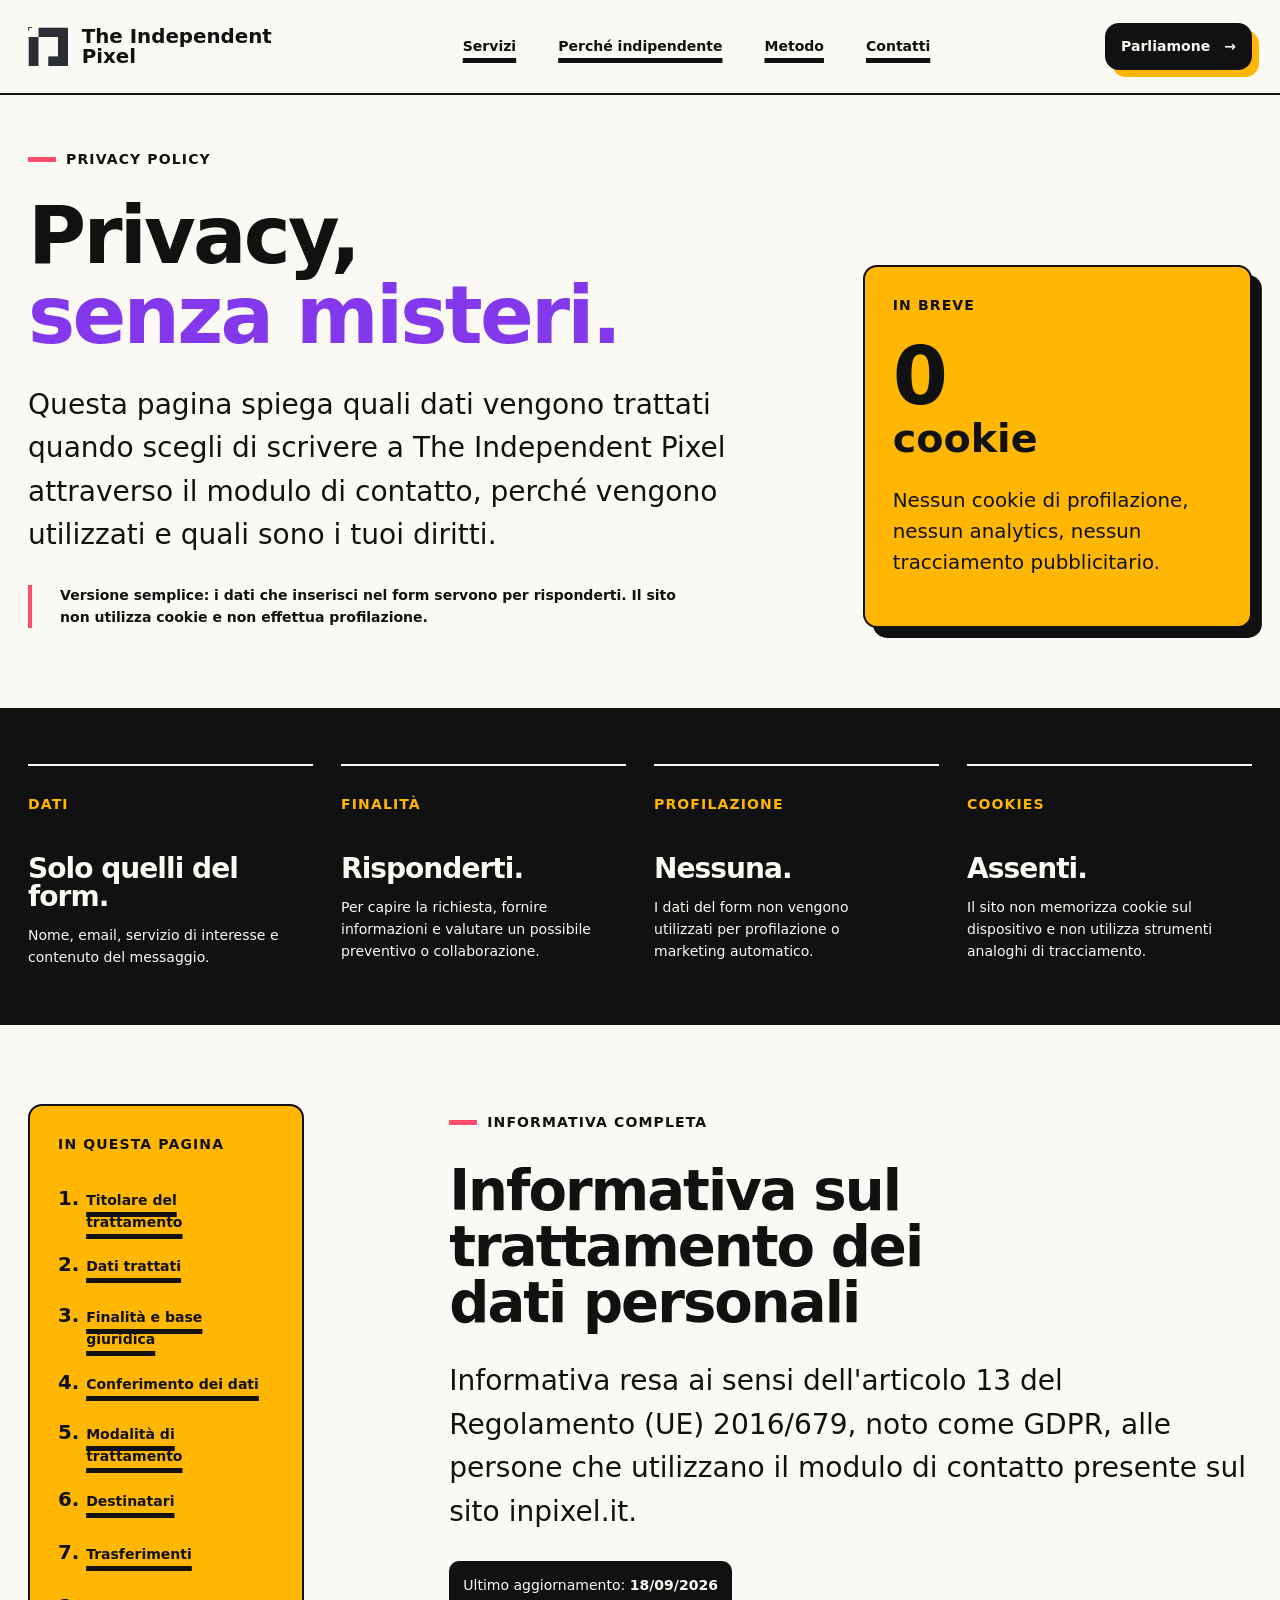
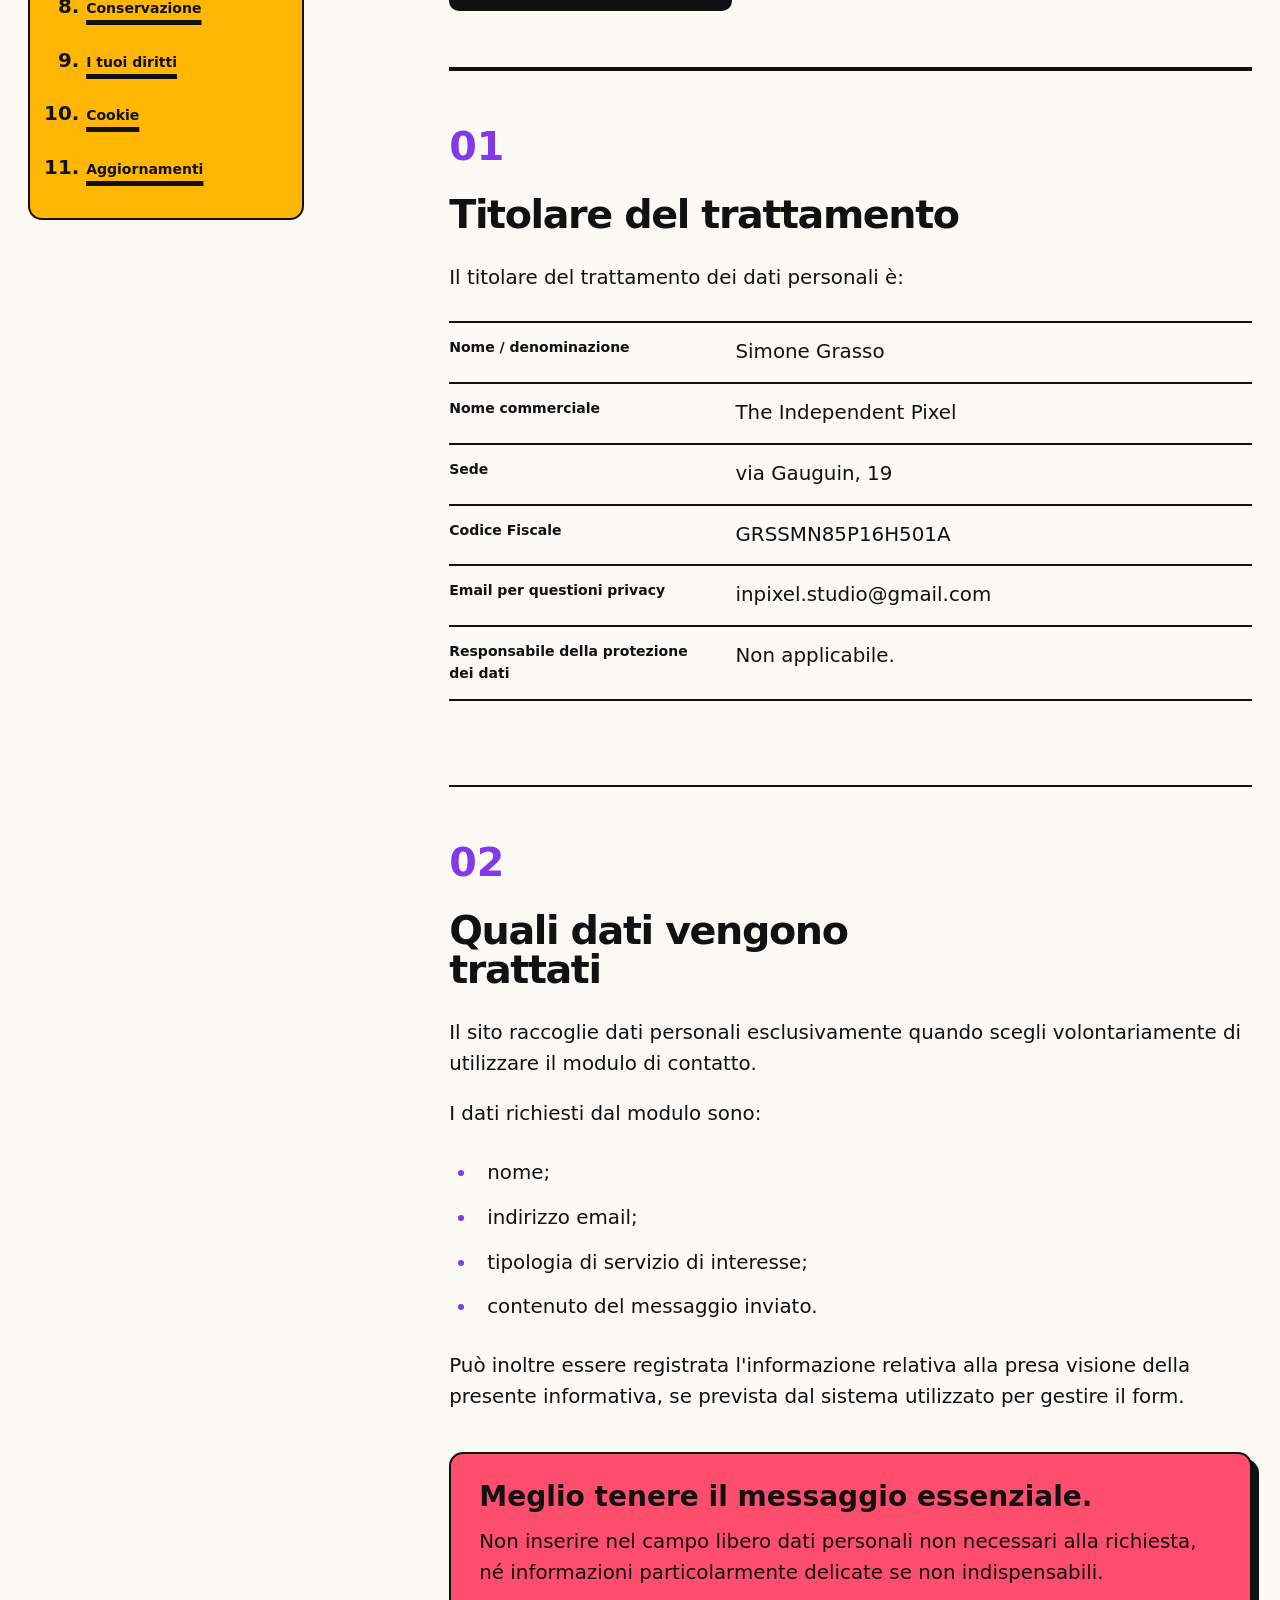
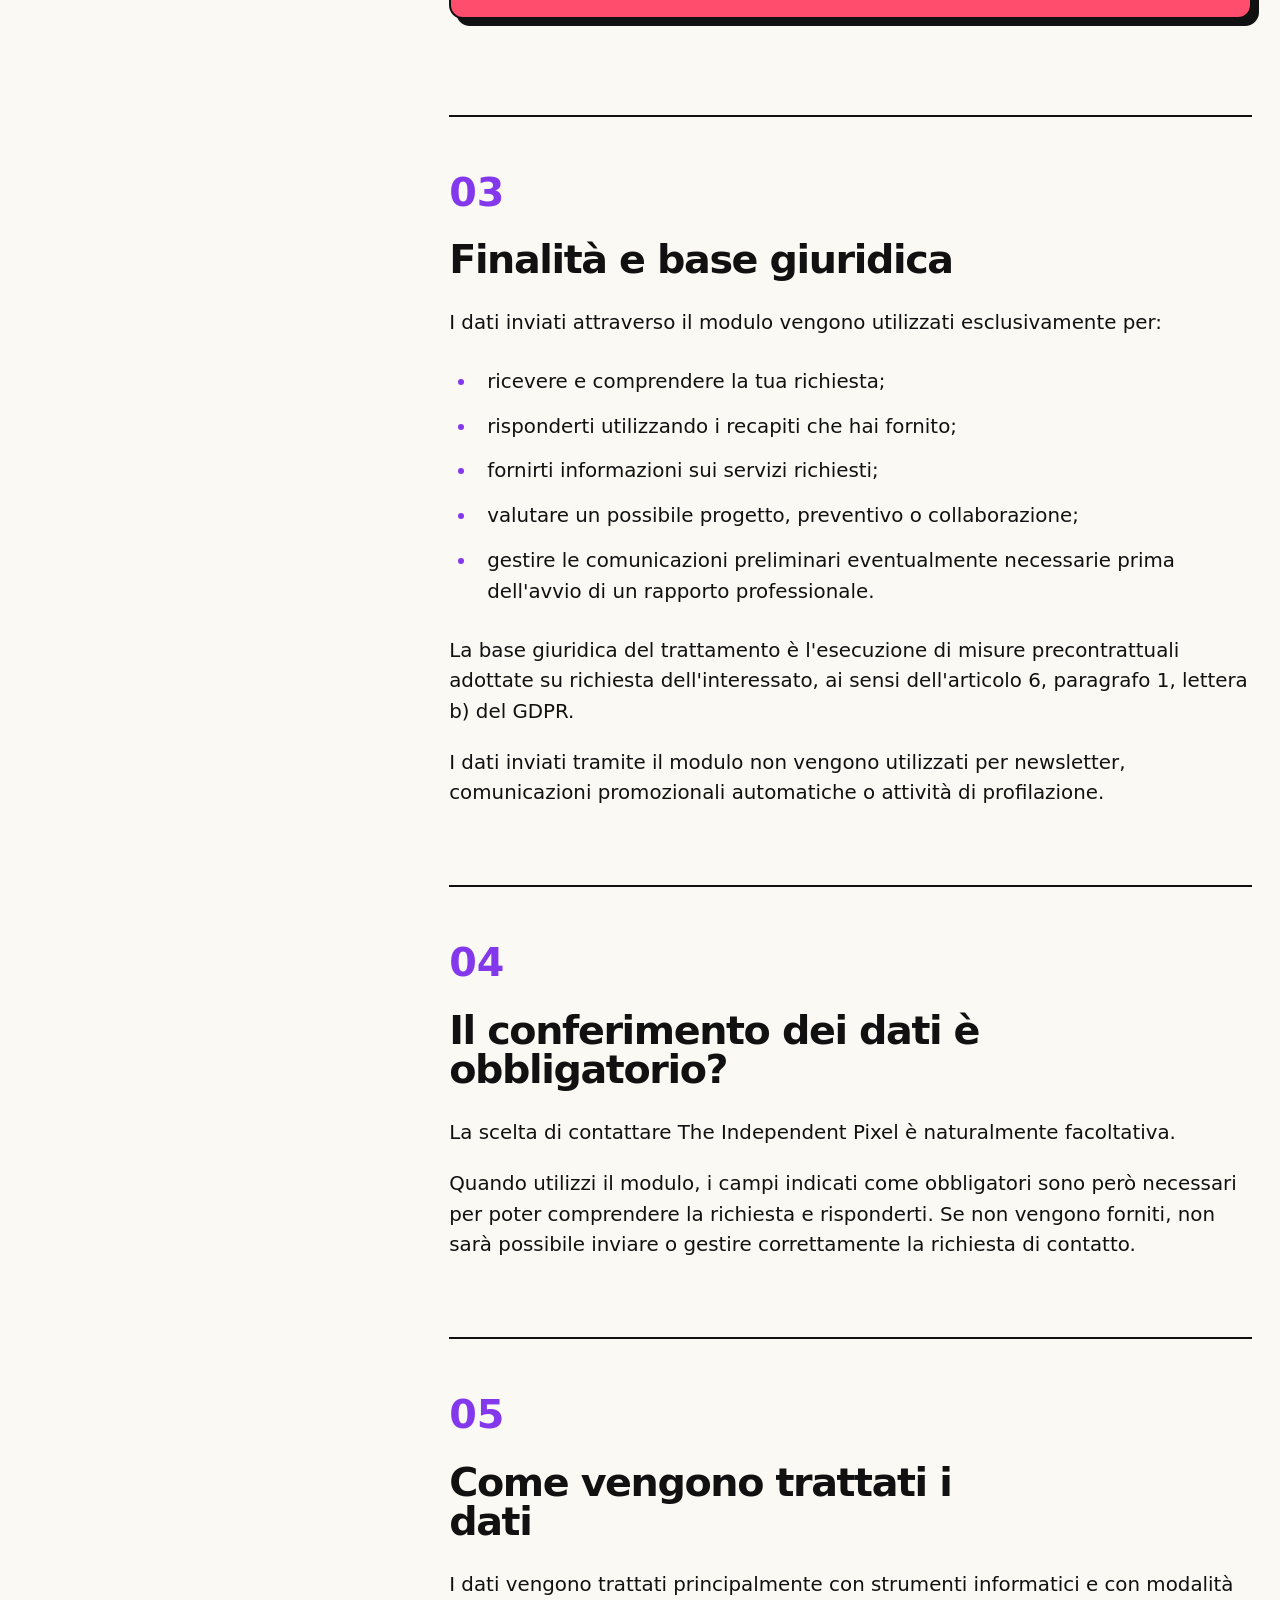
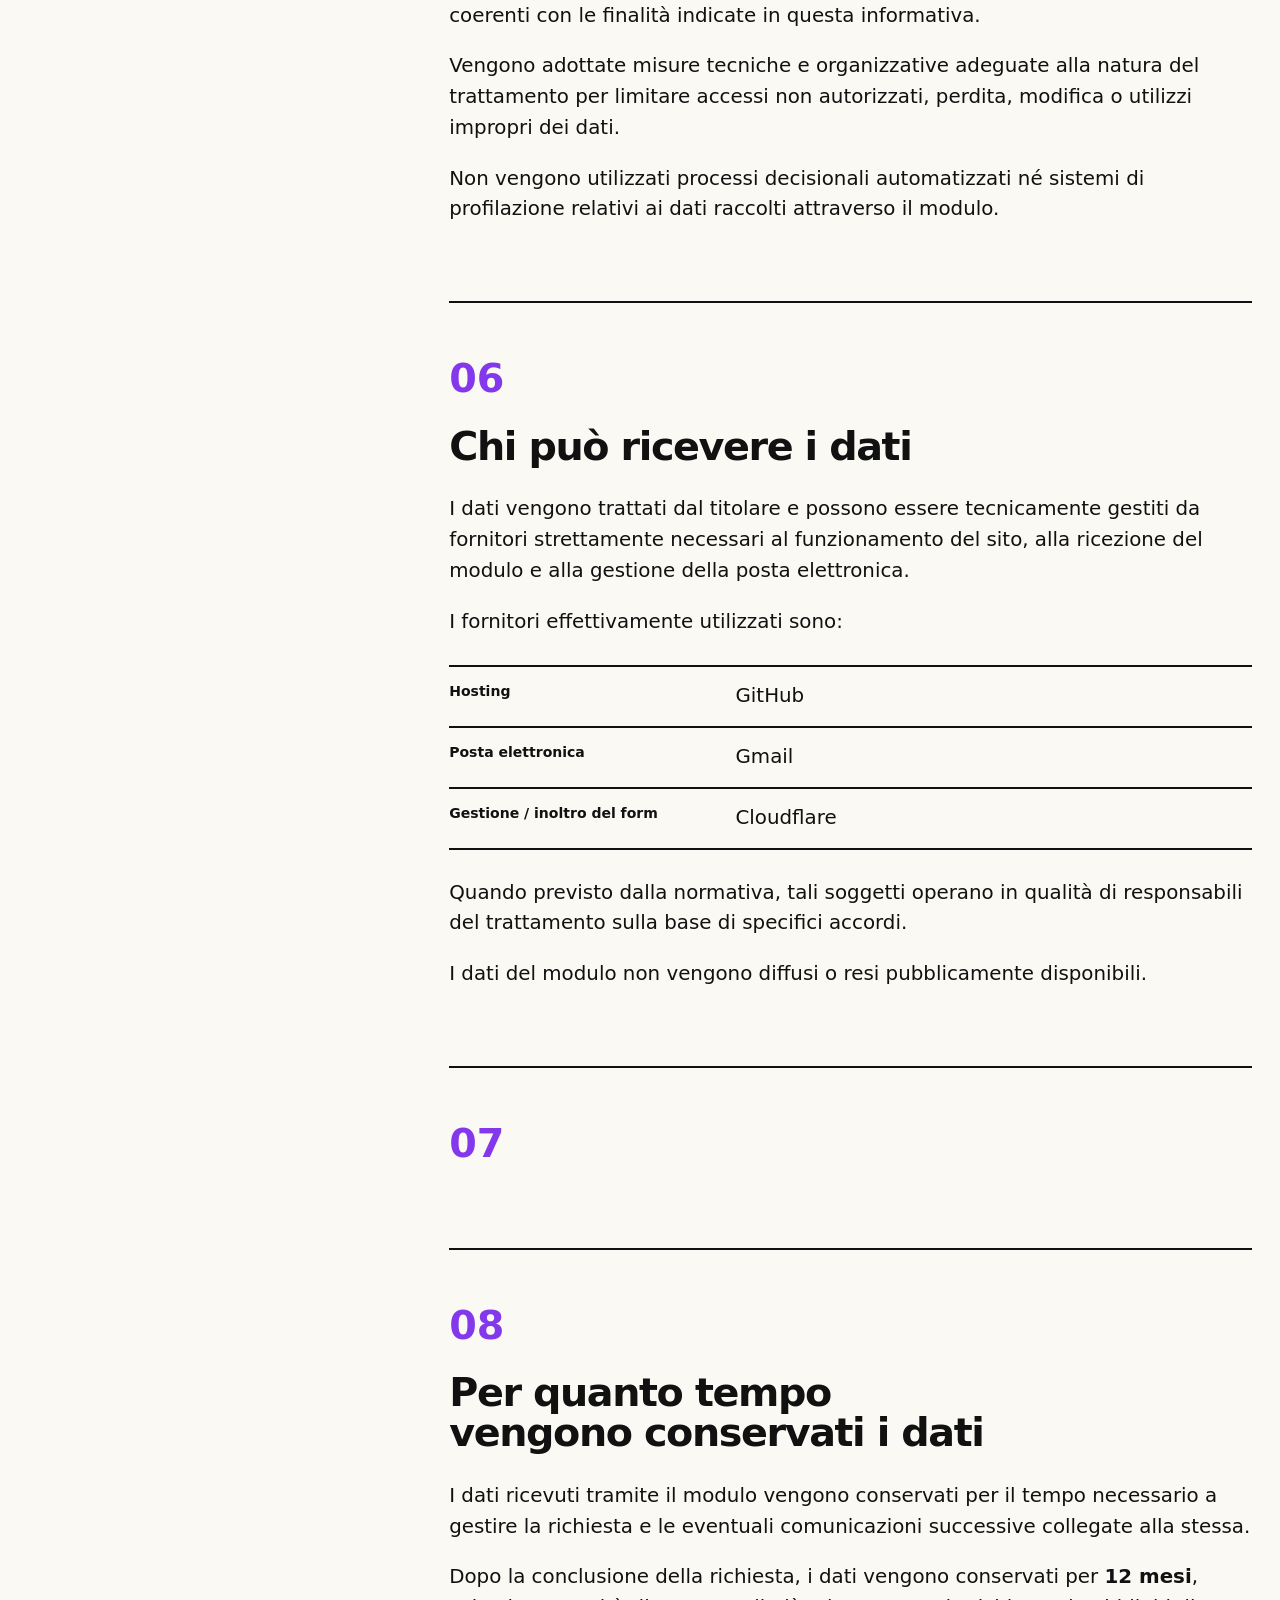
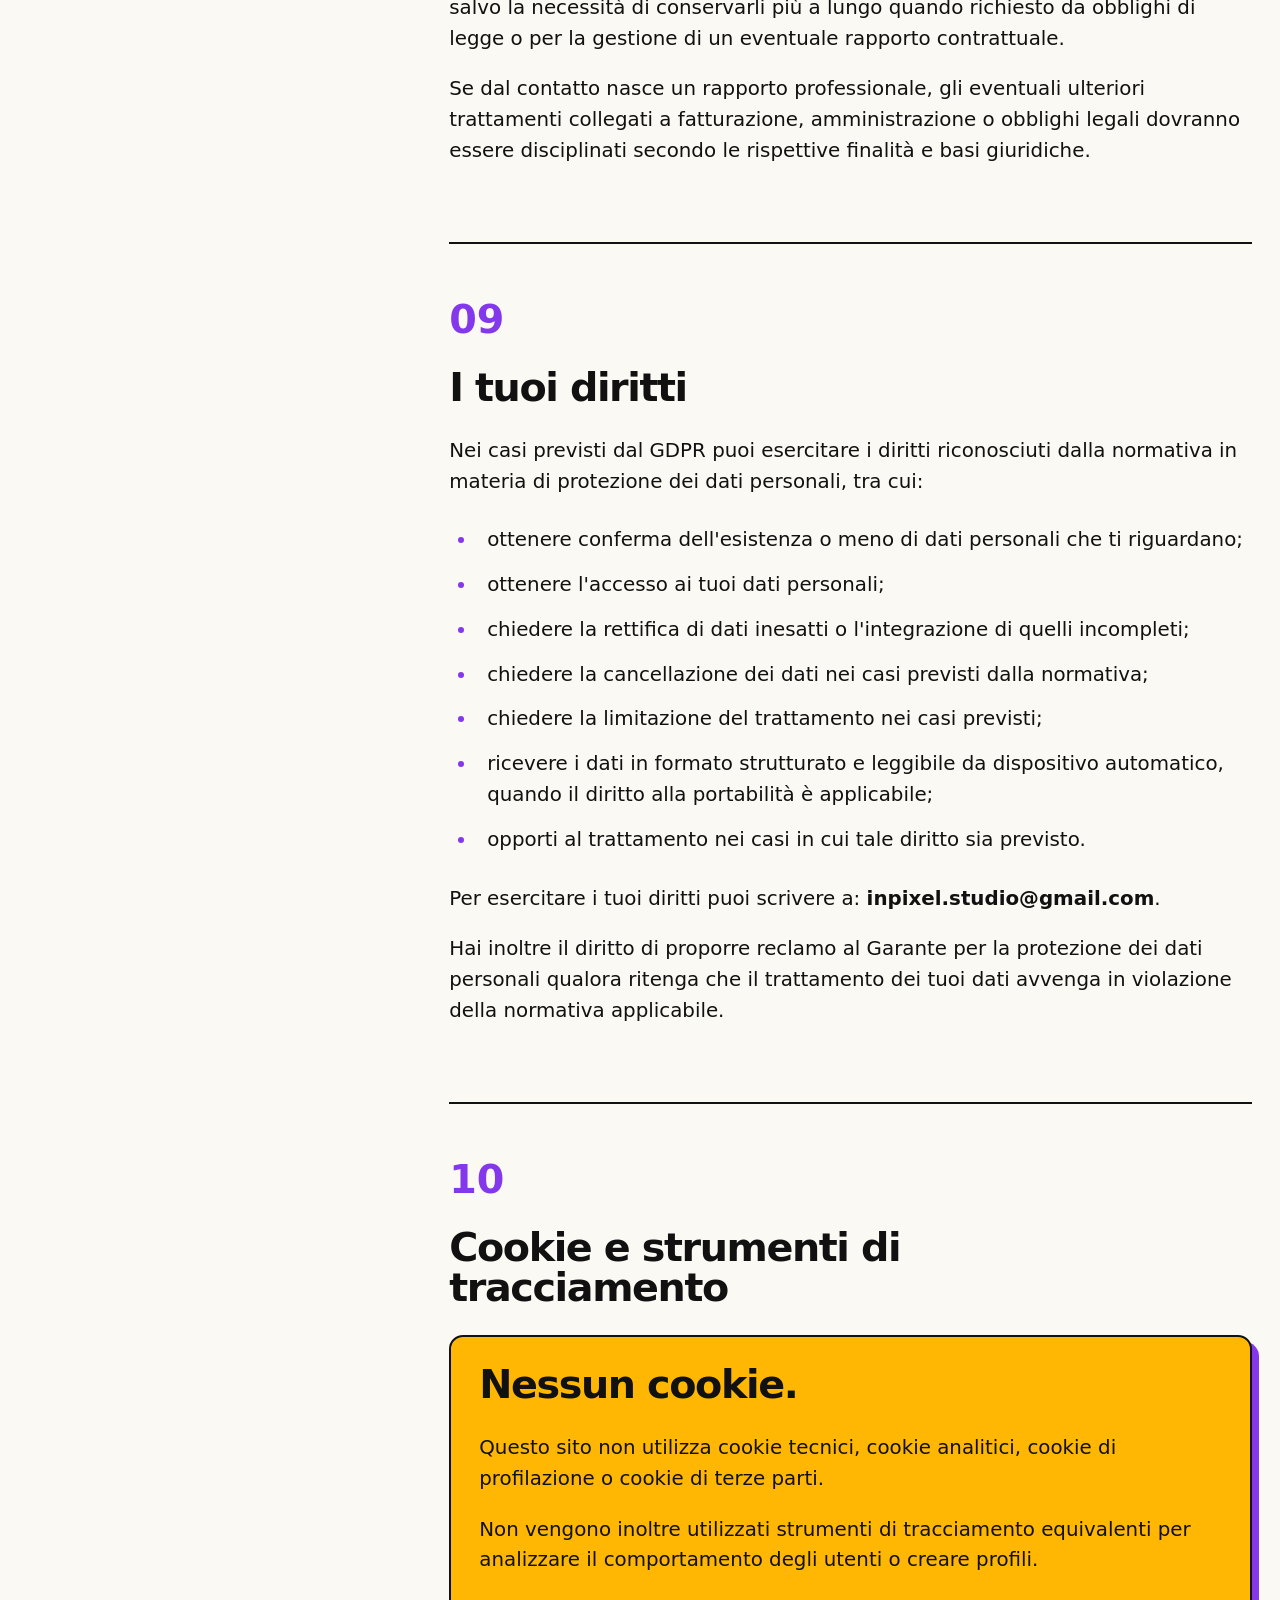
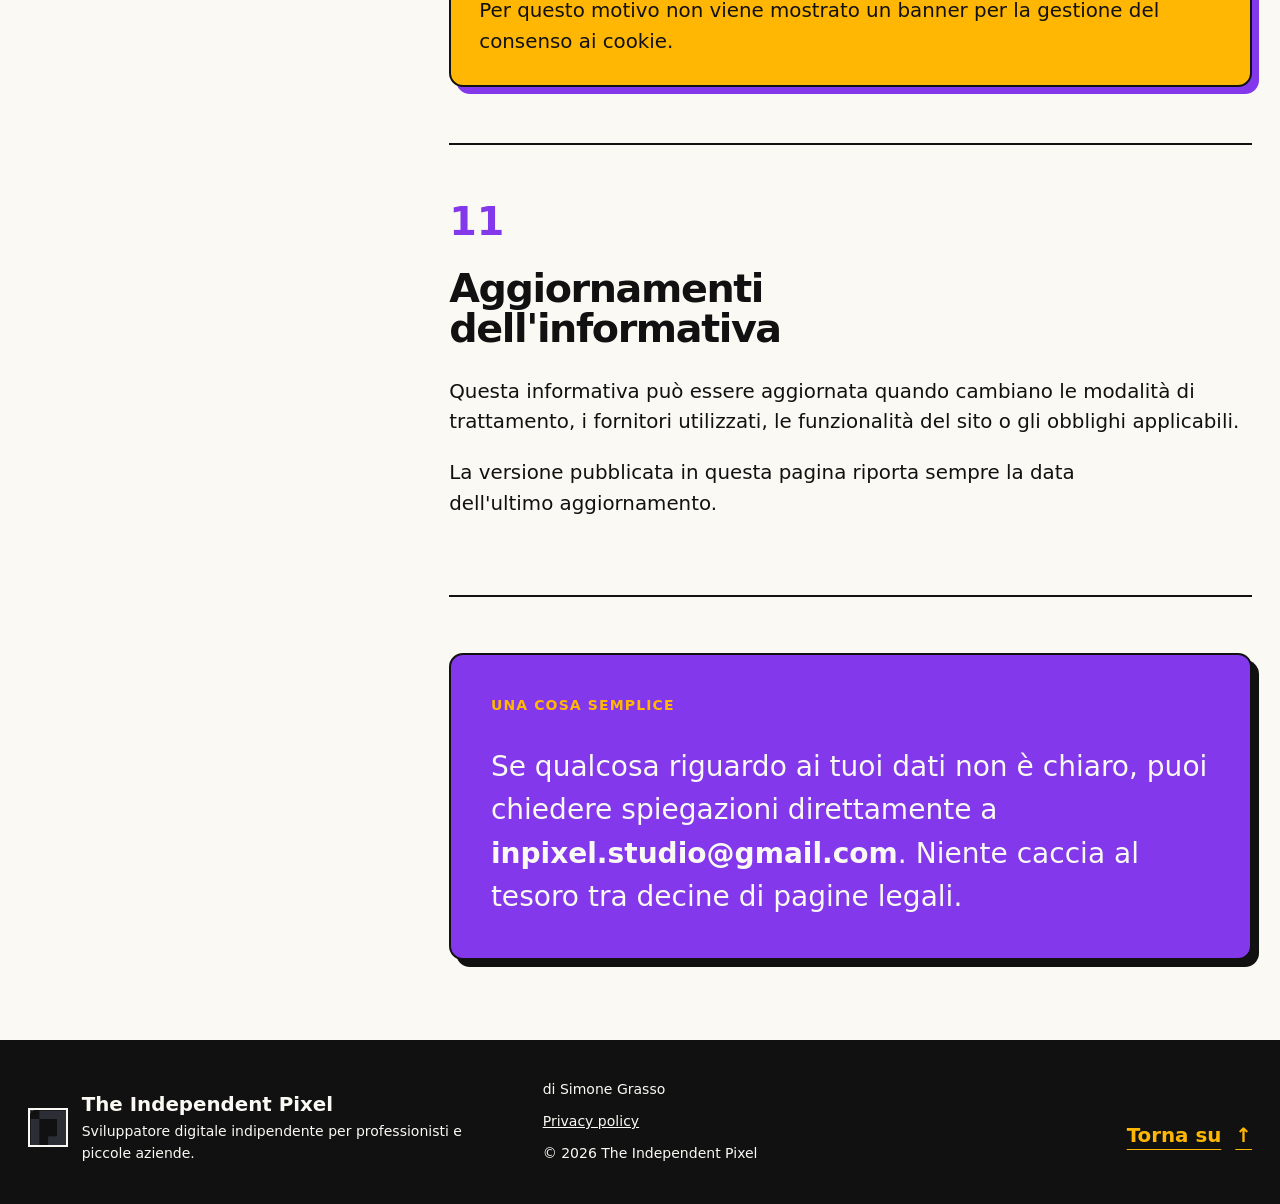
==== privacy-policy.html @ 6dbf9821 "Production build of preliminary inpixel.it website" ====
<!doctype html>
<html lang="it">
<head>
  <meta charset="utf-8">
  <meta name="viewport" content="width=device-width, initial-scale=1">
  <link rel="icon" href="favicon-32x32.png" type="image/png" sizes="32x32">
  <link rel="apple-touch-icon" href="apple-touch-icon.png" sizes="180x180">

  <title>Privacy Policy — The Independent Pixel</title>

  <meta
    name="description"
    content="Informativa sul trattamento dei dati personali di The Independent Pixel."
  >

  <link rel="stylesheet" href="styles.css">
  <script src="script.js" defer></script>
</head>

<body>
  <a class="skip-link" href="#main-content">
    Salta al contenuto
  </a>

  <header class="site-header">
    <div class="container site-header__inner">
      <a
        class="brand"
        href="page.html#top"
        aria-label="The Independent Pixel, torna alla home"
      >
        <img
          class="brand__logo"
          src="logo.png"
          width="1040"
          height="1040"
          alt=""
        >

        <span class="brand__name">
          The Independent Pixel
        </span>
      </a>

      <nav class="site-nav" aria-label="Navigazione principale">
        <ul class="site-nav__list">
          <li>
            <a href="page.html#services">Servizi</a>
          </li>

          <li>
            <a href="page.html#independent">Perché indipendente</a>
          </li>

          <li>
            <a href="page.html#process">Metodo</a>
          </li>

          <li>
            <a href="page.html#contact">Contatti</a>
          </li>
        </ul>
      </nav>

      <a
        class="button button--compact site-header__cta"
        href="page.html#contact"
      >
        Parliamone
        <span aria-hidden="true">→</span>
      </a>
    </div>
  </header>

  <main id="main-content">
    <section class="section privacy-hero">
      <div class="container">
        <div class="content-grid privacy-hero__grid">
          <div class="privacy-hero__content stack">
            <p class="eyebrow">
              Privacy policy
            </p>

            <h1 class="privacy-hero__title text-balance">
              Privacy,
              <span class="privacy-hero__highlight">
                senza misteri.
              </span>
            </h1>

            <p class="privacy-hero__lead">
              Questa pagina spiega quali dati vengono trattati quando
              scegli di scrivere a The Independent Pixel attraverso
              il modulo di contatto, perché vengono utilizzati e quali
              sono i tuoi diritti.
            </p>

            <p class="privacy-hero__note">
              Versione semplice: i dati che inserisci nel form servono
              per risponderti. Il sito non utilizza cookie e non effettua
              profilazione.
            </p>
          </div>

          <aside
            class="privacy-hero__card"
            aria-label="Informazioni principali sulla privacy"
          >
            <p class="privacy-hero__card-label">
              In breve
            </p>

            <strong class="privacy-hero__zero">
              0
            </strong>

            <p class="privacy-hero__card-title">
              cookie
            </p>

            <p>
              Nessun cookie di profilazione, nessun analytics,
              nessun tracciamento pubblicitario.
            </p>
          </aside>
        </div>
      </div>
    </section>

    <section class="section privacy-overview" data-theme="dark">
      <div class="container">
        <div class="privacy-summary">
          <article class="privacy-summary__item">
            <p class="privacy-summary__label">
              Dati
            </p>

            <h2>Solo quelli del form.</h2>

            <p>
              Nome, email, servizio di interesse e contenuto
              del messaggio.
            </p>
          </article>

          <article class="privacy-summary__item">
            <p class="privacy-summary__label">
              Finalità
            </p>

            <h2>Risponderti.</h2>

            <p>
              Per capire la richiesta, fornire informazioni
              e valutare un possibile preventivo o collaborazione.
            </p>
          </article>

          <article class="privacy-summary__item">
            <p class="privacy-summary__label">
              Profilazione
            </p>

            <h2>Nessuna.</h2>

            <p>
              I dati del form non vengono utilizzati per profilazione
              o marketing automatico.
            </p>
          </article>

          <article class="privacy-summary__item">
            <p class="privacy-summary__label">
              Cookies
            </p>

            <h2>Assenti.</h2>

            <p>
              Il sito non memorizza cookie sul dispositivo
              e non utilizza strumenti analoghi di tracciamento.
            </p>
          </article>
        </div>
      </div>
    </section>

    <section class="section privacy-document">
      <div class="container">
        <div class="privacy-layout">
          <aside class="privacy-sidebar">
            <nav
              class="privacy-nav"
              aria-label="Indice dell'informativa privacy"
            >
              <p class="privacy-nav__title">
                In questa pagina
              </p>

              <ol class="privacy-nav__list">
                <li>
                  <a href="#data-controller">
                    Titolare del trattamento
                  </a>
                </li>

                <li>
                  <a href="#processed-data">
                    Dati trattati
                  </a>
                </li>

                <li>
                  <a href="#purposes">
                    Finalità e base giuridica
                  </a>
                </li>

                <li>
                  <a href="#data-provision">
                    Conferimento dei dati
                  </a>
                </li>

                <li>
                  <a href="#processing">
                    Modalità di trattamento
                  </a>
                </li>

                <li>
                  <a href="#recipients">
                    Destinatari
                  </a>
                </li>

                <li>
                  <a href="#transfers">
                    Trasferimenti
                  </a>
                </li>

                <li>
                  <a href="#retention">
                    Conservazione
                  </a>
                </li>

                <li>
                  <a href="#rights">
                    I tuoi diritti
                  </a>
                </li>

                <li>
                  <a href="#cookies">
                    Cookie
                  </a>
                </li>

                <li>
                  <a href="#updates">
                    Aggiornamenti
                  </a>
                </li>
              </ol>
            </nav>
          </aside>

          <article class="privacy-content">
            <header class="privacy-content__header">
              <p class="eyebrow">
                Informativa completa
              </p>

              <h2>
                Informativa sul trattamento dei dati personali
              </h2>

              <p>
                Informativa resa ai sensi dell'articolo 13 del
                Regolamento (UE) 2016/679, noto come GDPR,
                alle persone che utilizzano il modulo di contatto
                presente sul sito inpixel.it.
              </p>

              <p class="privacy-update">
                Ultimo aggiornamento:
                <strong>18/09/2026</strong>
              </p>
            </header>

            <section
              class="privacy-section"
              id="data-controller"
            >
              <p class="privacy-section__number" aria-hidden="true">
                01
              </p>

              <h3>
                Titolare del trattamento
              </h3>

              <p>
                Il titolare del trattamento dei dati personali è:
              </p>

              <dl class="privacy-data">
                <div class="privacy-data__row">
                  <dt>
                    Nome / denominazione
                  </dt>

                  <dd>
                    Simone Grasso
                  </dd>
                </div>

                <div class="privacy-data__row">
                  <dt>
                    Nome commerciale
                  </dt>

                  <dd>
                    The Independent Pixel
                  </dd>
                </div>

                <div class="privacy-data__row">
                  <dt>
                    Sede
                  </dt>

                  <dd>
                    via Gauguin, 19
                  </dd>
                </div>

                <div class="privacy-data__row">
                  <dt>
                    Codice Fiscale
                  </dt>

                  <dd>
                    GRSSMN85P16H501A
                  </dd>
                </div>

                <div class="privacy-data__row">
                  <dt>
                    Email per questioni privacy
                  </dt>

                  <dd>
                    inpixel.studio@gmail.com
                  </dd>
                </div>

                <div class="privacy-data__row">
                  <dt>
                    Responsabile della protezione dei dati
                  </dt>

                  <dd>
                    Non applicabile.
                  </dd>
                </div>
              </dl>
            </section>

            <section
              class="privacy-section"
              id="processed-data"
            >
              <p class="privacy-section__number" aria-hidden="true">
                02
              </p>

              <h3>
                Quali dati vengono trattati
              </h3>

              <p>
                Il sito raccoglie dati personali esclusivamente
                quando scegli volontariamente di utilizzare
                il modulo di contatto.
              </p>

              <p>
                I dati richiesti dal modulo sono:
              </p>

              <ul class="privacy-list">
                <li>nome;</li>
                <li>indirizzo email;</li>
                <li>tipologia di servizio di interesse;</li>
                <li>contenuto del messaggio inviato.</li>
              </ul>

              <p>
                Può inoltre essere registrata l'informazione relativa
                alla presa visione della presente informativa,
                se prevista dal sistema utilizzato per gestire il form.
              </p>

              <aside class="privacy-callout">
                <strong>
                  Meglio tenere il messaggio essenziale.
                </strong>

                <p>
                  Non inserire nel campo libero dati personali
                  non necessari alla richiesta, né informazioni
                  particolarmente delicate se non indispensabili.
                </p>
              </aside>
            </section>

            <section
              class="privacy-section"
              id="purposes"
            >
              <p class="privacy-section__number" aria-hidden="true">
                03
              </p>

              <h3>
                Finalità e base giuridica
              </h3>

              <p>
                I dati inviati attraverso il modulo vengono utilizzati
                esclusivamente per:
              </p>

              <ul class="privacy-list">
                <li>
                  ricevere e comprendere la tua richiesta;
                </li>

                <li>
                  risponderti utilizzando i recapiti che hai fornito;
                </li>

                <li>
                  fornirti informazioni sui servizi richiesti;
                </li>

                <li>
                  valutare un possibile progetto, preventivo
                  o collaborazione;
                </li>

                <li>
                  gestire le comunicazioni preliminari eventualmente
                  necessarie prima dell'avvio di un rapporto professionale.
                </li>
              </ul>

              <p>
                La base giuridica del trattamento è l'esecuzione
                di misure precontrattuali adottate su richiesta
                dell'interessato, ai sensi dell'articolo 6,
                paragrafo 1, lettera b) del GDPR.
              </p>

              <p>
                I dati inviati tramite il modulo non vengono utilizzati
                per newsletter, comunicazioni promozionali automatiche
                o attività di profilazione.
              </p>
            </section>

            <section
              class="privacy-section"
              id="data-provision"
            >
              <p class="privacy-section__number" aria-hidden="true">
                04
              </p>

              <h3>
                Il conferimento dei dati è obbligatorio?
              </h3>

              <p>
                La scelta di contattare The Independent Pixel
                è naturalmente facoltativa.
              </p>

              <p>
                Quando utilizzi il modulo, i campi indicati come
                obbligatori sono però necessari per poter comprendere
                la richiesta e risponderti. Se non vengono forniti,
                non sarà possibile inviare o gestire correttamente
                la richiesta di contatto.
              </p>
            </section>

            <section
              class="privacy-section"
              id="processing"
            >
              <p class="privacy-section__number" aria-hidden="true">
                05
              </p>

              <h3>
                Come vengono trattati i dati
              </h3>

              <p>
                I dati vengono trattati principalmente con strumenti
                informatici e con modalità coerenti con le finalità
                indicate in questa informativa.
              </p>

              <p>
                Vengono adottate misure tecniche e organizzative
                adeguate alla natura del trattamento per limitare
                accessi non autorizzati, perdita, modifica o utilizzi
                impropri dei dati.
              </p>

              <p>
                Non vengono utilizzati processi decisionali automatizzati
                né sistemi di profilazione relativi ai dati raccolti
                attraverso il modulo.
              </p>
            </section>

            <section
              class="privacy-section"
              id="recipients"
            >
              <p class="privacy-section__number" aria-hidden="true">
                06
              </p>

              <h3>
                Chi può ricevere i dati
              </h3>

              <p>
                I dati vengono trattati dal titolare e possono essere
                tecnicamente gestiti da fornitori strettamente necessari
                al funzionamento del sito, alla ricezione del modulo
                e alla gestione della posta elettronica.
              </p>

              <p>
                I fornitori effettivamente utilizzati sono:
              </p>

              <dl class="privacy-data">
                <div class="privacy-data__row">
                  <dt>
                    Hosting
                  </dt>

                  <dd>
                    GitHub
                  </dd>
                </div>

                <div class="privacy-data__row">
                  <dt>
                    Posta elettronica
                  </dt>

                  <dd>
                    Gmail
                  </dd>
                </div>

                <div class="privacy-data__row">
                  <dt>
                    Gestione / inoltro del form
                  </dt>

                  <dd>
                    Cloudflare
                  </dd>
                </div>
              </dl>

              <p>
                Quando previsto dalla normativa, tali soggetti operano
                in qualità di responsabili del trattamento sulla base
                di specifici accordi.
              </p>

              <p>
                I dati del modulo non vengono diffusi o resi
                pubblicamente disponibili.
              </p>
            </section>

            <section
              class="privacy-section"
              id="transfers"
            >
              <p class="privacy-section__number" aria-hidden="true">
                07
              </p>
            </section>

            <section
              class="privacy-section"
              id="retention"
            >
              <p class="privacy-section__number" aria-hidden="true">
                08
              </p>

              <h3>
                Per quanto tempo vengono conservati i dati
              </h3>

              <p>
                I dati ricevuti tramite il modulo vengono conservati
                per il tempo necessario a gestire la richiesta
                e le eventuali comunicazioni successive collegate
                alla stessa.
              </p>

              <p>
                Dopo la conclusione della richiesta, i dati vengono
                conservati per
                <strong>12 mesi</strong>,
                salvo la necessità di conservarli più a lungo quando
                richiesto da obblighi di legge o per la gestione
                di un eventuale rapporto contrattuale.
              </p>

              <p>
                Se dal contatto nasce un rapporto professionale,
                gli eventuali ulteriori trattamenti collegati
                a fatturazione, amministrazione o obblighi legali
                dovranno essere disciplinati secondo le rispettive
                finalità e basi giuridiche.
              </p>
            </section>

            <section
              class="privacy-section"
              id="rights"
            >
              <p class="privacy-section__number" aria-hidden="true">
                09
              </p>

              <h3>
                I tuoi diritti
              </h3>

              <p>
                Nei casi previsti dal GDPR puoi esercitare i diritti
                riconosciuti dalla normativa in materia di protezione
                dei dati personali, tra cui:
              </p>

              <ul class="privacy-list">
                <li>
                  ottenere conferma dell'esistenza o meno
                  di dati personali che ti riguardano;
                </li>

                <li>
                  ottenere l'accesso ai tuoi dati personali;
                </li>

                <li>
                  chiedere la rettifica di dati inesatti
                  o l'integrazione di quelli incompleti;
                </li>

                <li>
                  chiedere la cancellazione dei dati
                  nei casi previsti dalla normativa;
                </li>

                <li>
                  chiedere la limitazione del trattamento
                  nei casi previsti;
                </li>

                <li>
                  ricevere i dati in formato strutturato
                  e leggibile da dispositivo automatico,
                  quando il diritto alla portabilità è applicabile;
                </li>

                <li>
                  opporti al trattamento nei casi in cui
                  tale diritto sia previsto.
                </li>
              </ul>

              <p>
                Per esercitare i tuoi diritti puoi scrivere a:
                <strong>inpixel.studio@gmail.com</strong>.
              </p>

              <p>
                Hai inoltre il diritto di proporre reclamo
                al Garante per la protezione dei dati personali
                qualora ritenga che il trattamento dei tuoi dati
                avvenga in violazione della normativa applicabile.
              </p>
            </section>

            <section
              class="privacy-section"
              id="cookies"
            >
              <p class="privacy-section__number" aria-hidden="true">
                10
              </p>

              <h3>
                Cookie e strumenti di tracciamento
              </h3>

              <div class="privacy-no-cookies">
                <strong class="privacy-no-cookies__title">
                  Nessun cookie.
                </strong>

                <p>
                  Questo sito non utilizza cookie tecnici,
                  cookie analitici, cookie di profilazione
                  o cookie di terze parti.
                </p>

                <p>
                  Non vengono inoltre utilizzati strumenti
                  di tracciamento equivalenti per analizzare
                  il comportamento degli utenti o creare profili.
                </p>

                <p>
                  Per questo motivo non viene mostrato
                  un banner per la gestione del consenso ai cookie.
                </p>
              </div>
            </section>

            <section
              class="privacy-section"
              id="updates"
            >
              <p class="privacy-section__number" aria-hidden="true">
                11
              </p>

              <h3>
                Aggiornamenti dell'informativa
              </h3>

              <p>
                Questa informativa può essere aggiornata quando
                cambiano le modalità di trattamento, i fornitori
                utilizzati, le funzionalità del sito o gli obblighi
                applicabili.
              </p>

              <p>
                La versione pubblicata in questa pagina riporta
                sempre la data dell'ultimo aggiornamento.
              </p>
            </section>

            <aside class="privacy-final-note">
              <p class="privacy-final-note__label">
                Una cosa semplice
              </p>

              <p>
                Se qualcosa riguardo ai tuoi dati non è chiaro,
                puoi chiedere spiegazioni direttamente a
                <strong>inpixel.studio@gmail.com</strong>.
                Niente caccia al tesoro tra decine di pagine legali.
              </p>
            </aside>
          </article>
        </div>
      </div>
    </section>
  </main>

  <footer class="site-footer">
    <div class="container site-footer__inner">
      <div class="site-footer__brand">
        <img
          class="site-footer__logo"
          src="logo.png"
          width="1040"
          height="1040"
          alt=""
          loading="lazy"
        >

        <div>
          <strong>The Independent Pixel</strong>
          <p>
            Sviluppatore digitale indipendente per professionisti e piccole aziende.
          </p>
        </div>
      </div>

      <div class="site-footer__meta">
        <p>di Simone Grasso</p>
        <p><a href="/privacy-policy.html">Privacy policy</a></p>
        <p>
          © <span data-current-year>2026</span> The Independent Pixel
        </p>
      </div>

      <a class="site-footer__top" href="#main-content">
        Torna su
        <span aria-hidden="true">↑</span>
      </a>
    </div>
  </footer>
</body>
</html>
---- styles.css ----
/* =========================================================
   Design tokens
   ========================================================= */
:root {
  --white: #faf9f3;
  --black: #111111;
  --yellow: #ffb703;
  --red: #ff4d6d;
  --violet: #8338ec;

  --scale-factor: 1.414;
  --base-unit: 1rem;

  --step-down-1: calc(var(--base-unit) / var(--scale-factor));
  --step-down-2: calc(var(--step-down-1) / var(--scale-factor));
  --step-down-3: calc(var(--step-down-2) / var(--scale-factor));
  --step-down-4: calc(var(--step-down-3) / var(--scale-factor));

  --step-up-1: calc(var(--base-unit) * var(--scale-factor));
  --step-up-2: calc(var(--step-up-1) * var(--scale-factor));
  --step-up-3: calc(var(--step-up-2) * var(--scale-factor));
  --step-up-4: calc(var(--step-up-3) * var(--scale-factor));

  --content-max: 1280px;
}

html {
  box-sizing: border-box;
  font-size: clamp(18px, 0.92rem + 0.4vw, 24px);
  scroll-behavior: smooth;
}

*,
*::before,
*::after {
  box-sizing: inherit;
}

body {
  margin: 0;
  overflow-x: clip;
  background: var(--white);
  color: var(--black);
  font-family:
    "Catamaran",
    ui-sans-serif,
    system-ui,
    -apple-system,
    BlinkMacSystemFont,
    "Segoe UI",
    sans-serif;
  font-size: var(--base-unit);
  line-height: 1.55;
  font-optical-sizing: auto;
  text-rendering: optimizeLegibility;
}

img,
svg {
  display: block;
  max-inline-size: 100%;
}

button,
input,
select,
textarea {
  font: inherit;
}

button,
a {
  -webkit-tap-highlight-color: transparent;
}

a {
  color: inherit;
}

p,
h1,
h2,
h3 {
  margin-block-start: 0;
}

h1,
h2,
h3 {
  line-height: 1;
  letter-spacing: -0.035em;
}

h1 {
  font-size: clamp(
    var(--step-up-2),
    7vw,
    var(--step-up-4)
  );
}

h2 {
  font-size: clamp(
    var(--step-up-1),
    5vw,
    var(--step-up-3)
  );
}

h3 {
  font-size: var(--step-up-1);
}

p {
  max-inline-size: 68ch;
  text-wrap: pretty;
  overflow-wrap: break-word;
}

section[id] {
  scroll-margin-block-start: calc(
    var(--step-up-4) + var(--step-up-1)
  );
}

::selection {
  background: var(--yellow);
  color: var(--black);
}

:focus-visible {
  outline: var(--step-down-4) solid var(--violet);
  outline-offset: var(--step-down-4);
}


/* =========================================================
   CUBE CSS — Composition
   ========================================================= */

.container {
  inline-size: min(
    calc(100% - (var(--step-up-1) * 2)),
    var(--content-max)
  );
  margin-inline: auto;
}

.section {
  padding-block: var(--step-up-4);
}

.content-grid {
  display: grid;
  grid-template-columns: repeat(4, minmax(0, 1fr));
  gap: var(--step-up-1);
}

.stack {
  display: flex;
  flex-direction: column;
  gap: var(--step-up-1);
}

.stack > * {
  margin-block: 0;
}

.cluster {
  display: flex;
  flex-wrap: wrap;
  align-items: center;
  gap: var(--step-up-1);
}

.section-heading {
  align-items: end;
}

.section-heading__intro,
.section-heading__copy {
  grid-column: 1 / -1;
}

.section-heading__copy {
  margin-block-end: var(--step-down-1);
  font-size: var(--step-up-1);
}


/* =========================================================
   CUBE CSS — Utility
   ========================================================= */

.text-balance {
  text-wrap: balance;
}

.eyebrow {
  display: inline-flex;
  align-items: center;
  gap: var(--step-down-2);
  width: fit-content;
  margin: 0;
  font-size: var(--step-down-1);
  font-weight: 800;
  letter-spacing: 0.08em;
  line-height: 1.2;
  text-transform: uppercase;
}

.eyebrow::before {
  content: "";
  inline-size: var(--step-up-1);
  block-size: var(--step-down-4);
  background: var(--red);
}

.skip-link,
.u-visually-hidden {
  position: absolute;
  inline-size: 1px;
  block-size: 1px;
  overflow: hidden;
  padding: 0;
  margin: -1px;
  border: 0;
  clip: rect(0 0 0 0);
  white-space: nowrap;
}

.skip-link:focus {
  position: fixed;
  z-index: 100;
  inset-block-start: var(--step-down-2);
  inset-inline-start: var(--step-down-2);
  inline-size: auto;
  block-size: auto;
  overflow: visible;
  clip: auto;
  margin: 0;
  padding: var(--step-down-1) var(--step-up-1);
  background: var(--yellow);
  color: var(--black);
  border: 2px solid var(--black);
  font-weight: 800;
  white-space: normal;
}


/* =========================================================
   CUBE CSS — Blocks
   ========================================================= */

/* Header */

.site-header {
  position: sticky;
  z-index: 20;
  inset-block-start: 0;
  background: rgb(250 249 243 / 0.96);
  border-block-end: 2px solid var(--black);
}

.site-header__inner {
  min-block-size: calc(var(--step-up-4) + var(--step-down-1));
  display: flex;
  align-items: center;
  justify-content: space-between;
  gap: var(--step-down-1);
}

.brand {
  display: inline-flex;
  align-items: center;
  gap: var(--step-down-1);
  color: var(--black);
  font-weight: 900;
  line-height: 1;
  text-decoration: none;
}

.brand__logo {
  inline-size: var(--step-up-2);
  block-size: var(--step-up-2);
  object-fit: cover;
}

.brand__name {
  max-inline-size: calc(var(--step-up-4) * 2.6);
}

.site-nav {
  display: none;
}

.site-nav__list {
  display: flex;
  align-items: center;
  gap: var(--step-down-1);
  padding: 0;
  margin: 0;
  list-style: none;
}

.site-nav a {
  min-block-size: var(--step-up-3);
  display: inline-flex;
  align-items: center;
  padding-inline: var(--step-down-1);
  font-size: var(--step-down-1);
  font-weight: 750;
  text-decoration-thickness: var(--step-down-4);
  text-underline-offset: var(--step-down-3);
}

.site-nav a:hover {
  text-decoration-color: var(--red);
}

.site-header__cta {
  display: none;
}


/* Buttons and links */

.button {
  min-block-size: var(--step-up-3);
  width: fit-content;
  display: inline-flex;
  align-items: center;
  justify-content: center;
  gap: var(--step-down-1);
  padding-block: var(--step-down-1);
  padding-inline: var(--step-up-1);
  border: 2px solid var(--black);
  border-radius: var(--step-down-1);
  background: var(--black);
  color: var(--white);
  box-shadow:
    var(--step-down-3)
    var(--step-down-3)
    0
    var(--yellow);
  font-weight: 850;
  line-height: 1.1;
  text-align: center;
  text-decoration: none;
  cursor: pointer;
  transition:
    background-color 160ms ease,
    color 160ms ease,
    box-shadow 160ms ease;
}

.button:hover {
  background: var(--violet);
  border-color: var(--violet);
}

.button:active {
  box-shadow: none;
}

.button:disabled {
  cursor: not-allowed;
  opacity: 0.55;
  box-shadow: none;
}

.button--compact {
  min-block-size: var(--step-up-2);
  padding-inline: var(--step-down-1);
  font-size: var(--step-down-1);
}

.button--dark {
  background: var(--black);
  color: var(--white);
  box-shadow:
    var(--step-down-3)
    var(--step-down-3)
    0
    var(--violet);
}

.button--dark:hover {
  background: var(--violet);
  border-color: var(--black);
}

.text-link {
  display: inline-flex;
  align-items: center;
  gap: var(--step-down-2);
  min-block-size: var(--step-up-3);
  width: fit-content;
  font-weight: 850;
  text-decoration-line: underline;
  text-decoration-thickness: var(--step-down-4);
  text-decoration-color: var(--red);
  text-underline-offset: var(--step-down-3);
}

.text-link:hover {
  text-decoration-color: var(--violet);
}


/* Hero */

.hero {
  min-block-size: calc(100svh - var(--step-up-4));
  display: flex;
  align-items: center;
  padding-block-start: var(--step-up-3);
}

.hero__grid {
  align-items: center;
}

.hero__content,
.hero__visual {
  grid-column: 1 / -1;
}

.hero__title {
  max-inline-size: 12ch;
  margin-block-end: 0;
}

.hero__highlight {
  display: block;
  color: var(--violet);
}

.hero__lead {
  max-inline-size: 59ch;
  font-size: var(--step-up-1);
}

.hero__note {
  margin: 0;
  padding-inline-start: var(--step-up-1);
  border-inline-start: var(--step-down-4) solid var(--red);
  font-size: var(--step-down-1);
  font-weight: 700;
}

.hero__visual {
  display: grid;
  gap: var(--step-down-1);
  justify-items: center;
}

.pixel-art {
  inline-size: min(
    100%,
    calc(var(--step-up-4) * 5.8)
  );
  aspect-ratio: 1;
  display: grid;
  grid-template-columns: repeat(4, 1fr);
  grid-template-rows: repeat(4, 1fr);
  gap: var(--step-down-3);
  padding: var(--step-down-3);
  background: var(--black);
  border: 2px solid var(--black);
}

.pixel-art__cell {
  border: 2px solid var(--black);
}

.pixel-art__cell--one {
  grid-column: 1 / 4;
  grid-row: 1 / 2;
  background: var(--white);
}

.pixel-art__cell--two {
  grid-column: 4 / 5;
  grid-row: 1 / 3;
  background: var(--yellow);
}

.pixel-art__cell--three {
  grid-column: 1 / 2;
  grid-row: 2 / 5;
  background: var(--red);
}

.pixel-art__cell--four {
  grid-column: 2 / 4;
  grid-row: 2 / 4;
  background: var(--white);
}

.pixel-art__cell--five {
  grid-column: 2 / 3;
  grid-row: 4 / 5;
  background: var(--violet);
}

.pixel-art__cell--six {
  grid-column: 3 / 5;
  grid-row: 3 / 5;
  background: var(--black);
}

.hero__visual-copy {
  inline-size: min(
    100%,
    calc(var(--step-up-4) * 5.8)
  );
  display: flex;
  justify-content: space-between;
  gap: var(--step-down-1);
  padding-block: var(--step-down-1);
  border-block-end: 2px solid var(--black);
  font-size: var(--step-down-1);
}

.hero__visual-copy span {
  text-align: end;
}


/* Services */

.service-grid {
  display: grid;
  grid-template-columns: 1fr;
  gap: var(--step-up-1);
}

.service-card {
  min-block-size: calc(var(--step-up-4) * 4);
  display: flex;
  flex-direction: column;
  padding: var(--step-up-1);
  background: var(--white);
  color: var(--black);
  border: 2px solid var(--white);
  border-block-start-width: var(--step-down-2);
  border-radius: var(--step-down-1);
}

.service-card__number {
  font-size: var(--step-down-1);
  font-weight: 900;
}

.service-card h3 {
  margin-block-end: var(--step-down-1);
}

.service-card p:not(.service-card__number) {
  margin-block-end: var(--step-up-1);
}

.service-card__tag {
  margin-block-start: auto;
  font-size: var(--step-down-1);
  font-weight: 800;
}


/* Independent section */

.independent {
  background: var(--yellow);
}

.independent__grid {
  align-items: start;
}

.independent__intro,
.benefit-grid {
  grid-column: 1 / -1;
}

.independent__highlight {
  display: block;
}

.benefit-grid {
  display: grid;
  grid-template-columns: 1fr;
  gap: var(--step-down-1);
}

.benefit-card {
  padding: var(--step-up-1);
  background: var(--white);
  border: 2px solid var(--black);
  border-radius: var(--step-down-1);
  box-shadow:
    var(--step-down-3)
    var(--step-down-3)
    0
    var(--black);
}

.benefit-card__mark {
  min-inline-size: var(--step-up-2);
  min-block-size: var(--step-up-2);
  display: inline-grid;
  place-items: center;
  margin-block-end: var(--step-up-1);
  background: var(--red);
  border: 2px solid var(--black);
  border-radius: 50%;
  font-weight: 900;
}

.benefit-card h3 {
  margin-block-end: var(--step-down-1);
}

.benefit-card p {
  margin-block-end: 0;
}

.name-story {
  max-inline-size: var(--content-max);
  display: grid;
  gap: var(--step-down-1);
  margin-block-start: var(--step-up-3);
  margin-inline: auto;
  padding: var(--step-up-1);
  background: var(--black);
  color: var(--white);
  border-radius: var(--step-down-1);
}

.name-story__label {
  margin: 0;
  color: var(--yellow);
  font-size: var(--step-down-1);
  font-weight: 900;
  text-transform: uppercase;
  letter-spacing: 0.08em;
}

.name-story__text {
  max-inline-size: 75ch;
  margin: 0;
  font-size: var(--step-up-1);
}


/* Process */

.process-grid {
  display: grid;
  grid-template-columns: 1fr;
  border-block-start: 2px solid var(--black);
}

.process-step {
  padding-block: var(--step-up-1);
  border-block-end: 2px solid var(--black);
}

.process-step__number {
  margin-block-end: var(--step-up-2);
  color: var(--violet);
  font-size: var(--step-up-2);
  font-weight: 900;
  line-height: 1;
}

.process-step h3 {
  margin-block-end: var(--step-down-1);
}

.process-step p:last-child {
  margin-block-end: 0;
}

.process-cta {
  display: flex;
  flex-direction: column;
  align-items: flex-start;
  gap: var(--step-down-1);
  padding: var(--step-up-1);
  background: var(--red);
  border: 2px solid var(--black);
  border-radius: var(--step-down-1);
}

.process-cta p {
  margin: 0;
  font-size: var(--step-up-1);
  font-weight: 800;
}


/* Contact */

.contact {
  background: var(--violet);
  color: var(--white);
}

.contact__intro,
.contact__form-wrap {
  grid-column: 1 / -1;
}

.contact__intro .eyebrow::before {
  background: var(--yellow);
}

.contact__intro h2 {
  max-inline-size: 11ch;
}

.contact__intro > p {
  font-size: var(--step-up-1);
}

.contact-note {
  padding: var(--step-up-1);
  background: var(--yellow);
  color: var(--black);
  border: 2px solid var(--black);
  border-radius: var(--step-down-1);
}

.contact-note p {
  margin-block-end: 0;
}

.contact-direct {
  padding-block-start: var(--step-up-1);
  border-block-start: 2px solid var(--white);
}

.contact-direct p {
  margin-block-end: var(--step-down-2);
}

.contact-form {
  padding: var(--step-up-1);
  background: var(--white);
  color: var(--black);
  border: 2px solid var(--black);
  border-radius: var(--step-down-1);
  box-shadow:
    var(--step-down-2)
    var(--step-down-2)
    0
    var(--black);
}

.contact-form__fieldset {
  display: grid;
  gap: var(--step-up-1);
  padding: 0;
  margin: 0;
  border: 0;
}

.contact-form__fieldset legend {
  margin-block-end: var(--step-up-1);
  padding: 0;
  font-size: var(--step-up-1);
  font-weight: 900;
  letter-spacing: -0.025em;
}

.field {
  display: grid;
  gap: var(--step-down-2);
}

.field label {
  font-weight: 850;
}

.field input,
.field select,
.field textarea {
  inline-size: 100%;
  min-block-size: var(--step-up-3);
  padding: var(--step-down-1);
  background: var(--white);
  color: var(--black);
  border: 2px solid var(--black);
  border-radius: var(--step-down-2);
}

.field textarea {
  min-block-size: calc(var(--step-up-4) * 2);
  resize: vertical;
}

.field input:hover,
.field select:hover,
.field textarea:hover {
  border-color: var(--violet);
}

.field input:focus-visible,
.field select:focus-visible,
.field textarea:focus-visible {
  border-color: var(--violet);
}

.field-help,
.field-error {
  margin: 0;
  font-size: var(--step-down-1);
  line-height: 1.4;
}

.field-help {
  color: rgb(17 17 17 / 0.74);
}

.field-error {
  font-weight: 800;
}

.field-error:empty {
  display: none;
}

.field--check {
  padding-block: var(--step-down-1);
}

.check-field {
  display: grid;
  grid-template-columns: auto 1fr;
  align-items: start;
  gap: var(--step-down-1);
  cursor: pointer;
}

.check-field input {
  inline-size: var(--step-up-1);
  block-size: var(--step-up-1);
  min-block-size: auto;
  margin: 0;
  accent-color: var(--violet);
}

.contact-form__submit {
  inline-size: 100%;
  margin-block-start: var(--step-up-1);
}

.form-status {
  min-block-size: var(--step-up-1);
  margin-block-start: var(--step-up-1);
  margin-block-end: 0;
  padding: 0;
  font-size: var(--step-down-1);
  font-weight: 800;
}


/* Footer */

.site-footer {
  padding-block: var(--step-up-2);
  background: var(--black);
  color: var(--white);
}

.site-footer__inner {
  display: grid;
  gap: var(--step-up-1);
}

.site-footer__brand {
  display: flex;
  align-items: center;
  gap: var(--step-down-1);
}

.site-footer__brand p,
.site-footer__meta p {
  margin-block-end: 0;
  font-size: var(--step-down-1);
}

.site-footer__logo {
  inline-size: var(--step-up-2);
  block-size: var(--step-up-2);
  object-fit: cover;
  border: 2px solid var(--white);
}

.site-footer__meta {
  display: grid;
  gap: var(--step-down-2);
}

.site-footer__top {
  min-block-size: var(--step-up-3);
  width: fit-content;
  display: inline-flex;
  align-items: center;
  gap: var(--step-down-1);
  color: var(--yellow);
  font-weight: 850;
  text-underline-offset: var(--step-down-3);
}

.site-footer :focus-visible,
[data-theme="dark"] :focus-visible {
  outline-color: var(--yellow);
}


/* =========================================================
   CUBE CSS — Exceptions
   ========================================================= */

[data-theme="dark"] {
  background: var(--black);
  color: var(--white);
}

[data-theme="dark"] .eyebrow::before {
  background: var(--yellow);
}

.service-card[data-accent="yellow"] {
  border-block-start-color: var(--yellow);
}

.service-card[data-accent="red"] {
  border-block-start-color: var(--red);
}

.service-card[data-accent="violet"] {
  border-block-start-color: var(--violet);
}

.field[data-invalid="true"] input,
.field[data-invalid="true"] select,
.field[data-invalid="true"] textarea {
  border-color: var(--red);
  border-inline-start-width: var(--step-down-3);
}

.field[data-invalid="true"] .field-error {
  color: var(--black);
}

.form-status[data-state="error"],
.form-status[data-state="success"],
.form-status[data-state="loading"] {
  padding: var(--step-down-1);
  border: 2px solid var(--black);
  border-radius: var(--step-down-2);
}

.form-status[data-state="error"] {
  background: var(--red);
  color: var(--black);
}

.form-status[data-state="success"] {
  background: var(--yellow);
  color: var(--black);
}

.form-status[data-state="loading"] {
  background: var(--white);
  color: var(--black);
}


/* =========================================================
   Tablet — 8-column logical grid
   768px–1023px
   ========================================================= */

@media (min-width: 768px) and (max-width: 1023px) {
  .content-grid {
    grid-template-columns: repeat(8, minmax(0, 1fr));
  }

  .site-nav {
    display: block;
  }

  .brand__name {
    display: none;
  }

  .hero__content {
    grid-column: 1 / 6;
  }

  .hero__visual {
    grid-column: 6 / 9;
  }

  .section-heading__intro {
    grid-column: 1 / 6;
  }

  .section-heading__copy {
    grid-column: 6 / 9;
  }

  .service-grid {
    grid-template-columns: repeat(2, minmax(0, 1fr));
  }

  .independent__intro {
    grid-column: 1 / 5;
  }

  .benefit-grid {
    grid-column: 5 / 9;
  }

  .contact__intro {
    grid-column: 1 / 5;
  }

  .contact__form-wrap {
    grid-column: 5 / 9;
  }
}


/* =========================================================
   Desktop — 12-column logical grid
   1024px+
   ========================================================= */

@media (min-width: 1024px) {
  .content-grid {
    grid-template-columns: repeat(12, minmax(0, 1fr));
  }

  .site-nav {
    display: block;
  }

  .site-header__cta {
    display: inline-flex;
  }

  .hero__content {
    grid-column: 1 / 8;
  }

  .hero__visual {
    grid-column: 9 / 13;
  }

  .section-heading__intro {
    grid-column: 1 / 8;
  }

  .section-heading__copy {
    grid-column: 9 / 13;
  }

  .service-grid {
    grid-template-columns: repeat(4, minmax(0, 1fr));
  }

  .independent__intro {
    grid-column: 1 / 6;
  }

  .benefit-grid {
    grid-column: 7 / 13;
    grid-template-columns: repeat(2, minmax(0, 1fr));
  }

  .name-story {
    grid-template-columns: 3fr 9fr;
    align-items: start;
  }

  .process-grid {
    grid-template-columns: repeat(4, minmax(0, 1fr));
  }

  .process-step {
    padding-inline: var(--step-up-1);
    border-inline-end: 2px solid var(--black);
  }

  .process-step:first-child {
    padding-inline-start: 0;
  }

  .process-step:last-child {
    padding-inline-end: 0;
    border-inline-end: 0;
  }

  .contact__intro {
    grid-column: 1 / 6;
  }

  .contact__form-wrap {
    grid-column: 7 / 13;
  }

  .site-footer__inner {
    grid-template-columns: 5fr 5fr 2fr;
    align-items: end;
  }

  .site-footer__top {
    justify-self: end;
  }
}


/* =========================================================
   Motion preference
   ========================================================= */

@media (prefers-reduced-motion: reduce) {
  html {
    scroll-behavior: auto;
  }

  *,
  *::before,
  *::after {
    scroll-behavior: auto;
    transition-duration: 0.01ms !important;
    transition-delay: 0ms !important;
  }
}

/* =========================================================
   CUBE CSS — Privacy page
   Uses the shared design tokens and global components
   ========================================================= */


/* =========================================================
   Composition
   ========================================================= */

.privacy-layout {
  display: grid;
  grid-template-columns: repeat(4, minmax(0, 1fr));
  gap: var(--step-up-2);
}

.privacy-sidebar,
.privacy-content {
  grid-column: 1 / -1;
}


/* =========================================================
   Blocks — Privacy hero
   ========================================================= */

.privacy-hero {
  padding-block-start: var(--step-up-3);
}

.privacy-hero__grid {
  align-items: end;
}

.privacy-hero__content,
.privacy-hero__card {
  grid-column: 1 / -1;
}

.privacy-hero__title {
  max-inline-size: 11ch;
  margin-block-end: 0;
}

.privacy-hero__highlight {
  display: block;
  color: var(--violet);
}

.privacy-hero__lead {
  max-inline-size: 58ch;
  font-size: var(--step-up-1);
}

.privacy-hero__note {
  margin: 0;
  padding-inline-start: var(--step-up-1);
  border-inline-start: var(--step-down-4) solid var(--red);
  font-size: var(--step-down-1);
  font-weight: 750;
}

.privacy-hero__card {
  padding: var(--step-up-1);
  background: var(--yellow);
  color: var(--black);
  border: 2px solid var(--black);
  border-radius: var(--step-down-1);
  box-shadow:
    var(--step-down-2)
    var(--step-down-2)
    0
    var(--black);
}

.privacy-hero__card-label {
  margin-block-end: var(--step-up-1);
  font-size: var(--step-down-1);
  font-weight: 900;
  letter-spacing: 0.08em;
  text-transform: uppercase;
}

.privacy-hero__zero {
  display: block;
  margin: 0;
  font-size: var(--step-up-4);
  line-height: 0.8;
  letter-spacing: -0.06em;
}

.privacy-hero__card-title {
  margin-block-start: var(--step-down-2);
  margin-block-end: var(--step-up-1);
  font-size: var(--step-up-2);
  font-weight: 900;
  line-height: 1;
}


/* =========================================================
   Blocks — Privacy overview
   ========================================================= */

.privacy-overview {
  padding-block: var(--step-up-3);
}

.privacy-summary {
  display: grid;
  grid-template-columns: 1fr;
  gap: var(--step-up-1);
}

.privacy-summary__item {
  padding-block-start: var(--step-up-1);
  border-block-start: 2px solid var(--white);
}

.privacy-summary__label {
  margin-block-end: var(--step-up-2);
  color: var(--yellow);
  font-size: var(--step-down-1);
  font-weight: 900;
  letter-spacing: 0.08em;
  text-transform: uppercase;
}

.privacy-summary__item h2 {
  margin-block-end: var(--step-down-1);
  font-size: var(--step-up-1);
}

.privacy-summary__item p:last-child {
  margin-block-end: 0;
  font-size: var(--step-down-1);
}


/* =========================================================
   Blocks — Privacy navigation
   ========================================================= */

.privacy-sidebar {
  min-inline-size: 0;
}

.privacy-nav {
  padding: var(--step-up-1);
  background: var(--yellow);
  border: 2px solid var(--black);
  border-radius: var(--step-down-1);
}

.privacy-nav__title {
  margin-block-end: var(--step-up-1);
  font-size: var(--step-down-1);
  font-weight: 900;
  letter-spacing: 0.08em;
  text-transform: uppercase;
}

.privacy-nav__list {
  display: grid;
  gap: var(--step-down-1);
  padding-inline-start: var(--step-up-1);
  margin: 0;
}

.privacy-nav__list li::marker {
  font-weight: 900;
}

.privacy-nav__list a {
  min-block-size: var(--step-up-2);
  display: inline-flex;
  align-items: center;
  font-size: var(--step-down-1);
  font-weight: 750;
  text-decoration-thickness: var(--step-down-4);
  text-decoration-color: var(--black);
  text-underline-offset: var(--step-down-3);
}

.privacy-nav__list a:hover {
  text-decoration-color: var(--violet);
}


/* =========================================================
   Blocks — Privacy content
   ========================================================= */

.privacy-content {
  min-inline-size: 0;
}

.privacy-content__header {
  padding-block-end: var(--step-up-3);
  border-block-end: var(--step-down-4) solid var(--black);
}

.privacy-content__header h2 {
  max-inline-size: 15ch;
  margin-block-start: var(--step-up-1);
  margin-block-end: var(--step-up-1);
}

.privacy-content__header > p:not(.eyebrow) {
  font-size: var(--step-up-1);
}

.privacy-update {
  width: fit-content;
  margin-block-start: var(--step-up-1);
  margin-block-end: 0;
  padding: var(--step-down-1);
  background: var(--black);
  color: var(--white);
  border-radius: var(--step-down-2);
  font-size: var(--step-down-1) !important;
}


/* =========================================================
   Blocks — Privacy sections
   ========================================================= */

.privacy-section {
  position: relative;
  padding-block: var(--step-up-3);
  border-block-end: 2px solid var(--black);
  scroll-margin-block-start:
    calc(var(--step-up-4) + var(--step-up-2));
}

.privacy-section__number {
  margin-block-end: var(--step-up-1);
  color: var(--violet);
  font-size: var(--step-up-2);
  font-weight: 900;
  line-height: 1;
}

.privacy-section h3 {
  max-inline-size: 20ch;
  margin-block-end: var(--step-up-1);
  font-size: var(--step-up-2);
}

.privacy-section > p {
  max-inline-size: 72ch;
}

.privacy-list {
  max-inline-size: 68ch;
  display: grid;
  gap: var(--step-down-1);
  padding-inline-start: var(--step-up-1);
  margin-block: var(--step-up-1);
}

.privacy-list li {
  padding-inline-start: var(--step-down-2);
}

.privacy-list li::marker {
  color: var(--violet);
  font-weight: 900;
}


/* =========================================================
   Blocks — Definition data
   ========================================================= */

.privacy-data {
  max-inline-size: 100%;
  margin-block: var(--step-up-1);
  border-block-start: 2px solid var(--black);
}

.privacy-data__row {
  display: grid;
  gap: var(--step-down-2);
  padding-block: var(--step-down-1);
  border-block-end: 2px solid var(--black);
}

.privacy-data dt {
  font-size: var(--step-down-1);
  font-weight: 900;
}

.privacy-data dd {
  margin: 0;
  overflow-wrap: anywhere;
}


/* =========================================================
   Blocks — Privacy callouts
   ========================================================= */

.privacy-callout {
  max-inline-size: 72ch;
  margin-block: var(--step-up-2);
  padding: var(--step-up-1);
  background: var(--red);
  color: var(--black);
  border: 2px solid var(--black);
  border-radius: var(--step-down-1);
  box-shadow:
    var(--step-down-3)
    var(--step-down-3)
    0
    var(--black);
}

.privacy-callout strong {
  display: block;
  margin-block-end: var(--step-down-1);
  font-size: var(--step-up-1);
  line-height: 1.1;
}

.privacy-callout p {
  margin-block-end: 0;
}

.privacy-no-cookies {
  max-inline-size: 72ch;
  padding: var(--step-up-1);
  background: var(--yellow);
  color: var(--black);
  border: 2px solid var(--black);
  border-radius: var(--step-down-1);
  box-shadow:
    var(--step-down-3)
    var(--step-down-3)
    0
    var(--violet);
}

.privacy-no-cookies__title {
  display: block;
  margin-block-end: var(--step-up-1);
  font-size: var(--step-up-2);
  line-height: 1;
  letter-spacing: -0.035em;
}

.privacy-no-cookies p:last-child {
  margin-block-end: 0;
}


/* =========================================================
   Blocks — Final note
   ========================================================= */

.privacy-final-note {
  margin-block-start: var(--step-up-3);
  padding: var(--step-up-2);
  background: var(--violet);
  color: var(--white);
  border: 2px solid var(--black);
  border-radius: var(--step-down-1);
  box-shadow:
    var(--step-down-3)
    var(--step-down-3)
    0
    var(--black);
}

.privacy-final-note__label {
  margin-block-end: var(--step-up-1);
  color: var(--yellow);
  font-size: var(--step-down-1);
  font-weight: 900;
  letter-spacing: 0.08em;
  text-transform: uppercase;
}

.privacy-final-note p:last-child {
  max-inline-size: 62ch;
  margin-block-end: 0;
  font-size: var(--step-up-1);
}


/* =========================================================
   Exceptions
   ========================================================= */

.site-footer__meta a[aria-current="page"] {
  color: var(--yellow);
  font-weight: 850;
  text-decoration-thickness: var(--step-down-4);
  text-underline-offset: var(--step-down-3);
}


/* =========================================================
   Tablet — 8-column logical grid
   768px–1023px
   ========================================================= */

@media (min-width: 768px) and (max-width: 1023px) {
  .privacy-hero__content {
    grid-column: 1 / 6;
  }

  .privacy-hero__card {
    grid-column: 6 / 9;
  }

  .privacy-summary {
    grid-template-columns: repeat(2, minmax(0, 1fr));
  }

  .privacy-layout {
    grid-template-columns: repeat(8, minmax(0, 1fr));
  }

  .privacy-sidebar {
    grid-column: 1 / 3;
  }

  .privacy-content {
    grid-column: 3 / 9;
  }

  .privacy-data__row {
    grid-template-columns: 2fr 3fr;
    gap: var(--step-up-1);
  }
}


/* =========================================================
   Desktop — 12-column logical grid
   1024px+
   ========================================================= */

@media (min-width: 1024px) {
  .privacy-hero__content {
    grid-column: 1 / 8;
  }

  .privacy-hero__card {
    grid-column: 9 / 13;
  }

  .privacy-summary {
    grid-template-columns: repeat(4, minmax(0, 1fr));
  }

  .privacy-layout {
    grid-template-columns: repeat(12, minmax(0, 1fr));
  }

  .privacy-sidebar {
    grid-column: 1 / 4;
  }

  .privacy-content {
    grid-column: 5 / 13;
  }

  .privacy-nav {
    position: sticky;
    inset-block-start:
      calc(var(--step-up-4) + var(--step-up-1));
  }

  .privacy-data__row {
    grid-template-columns: 2fr 4fr;
    gap: var(--step-up-1);
  }
}
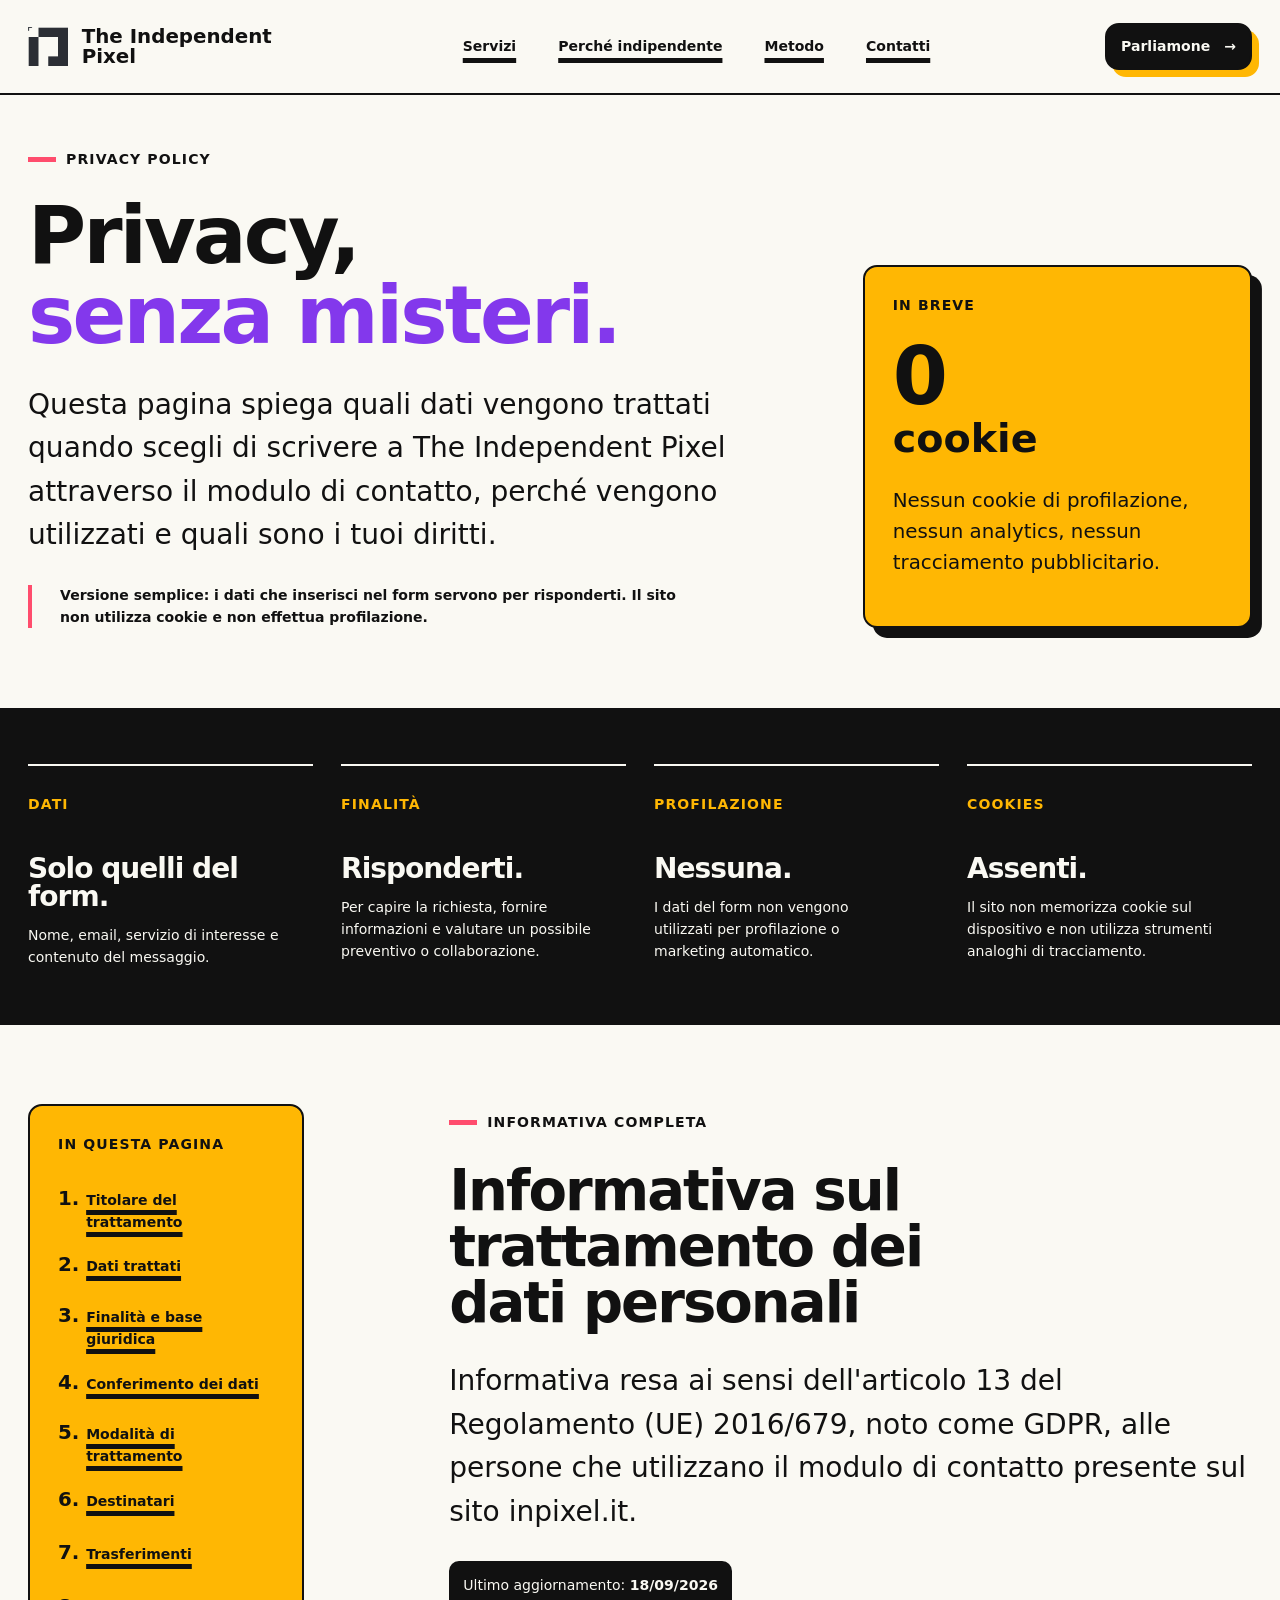
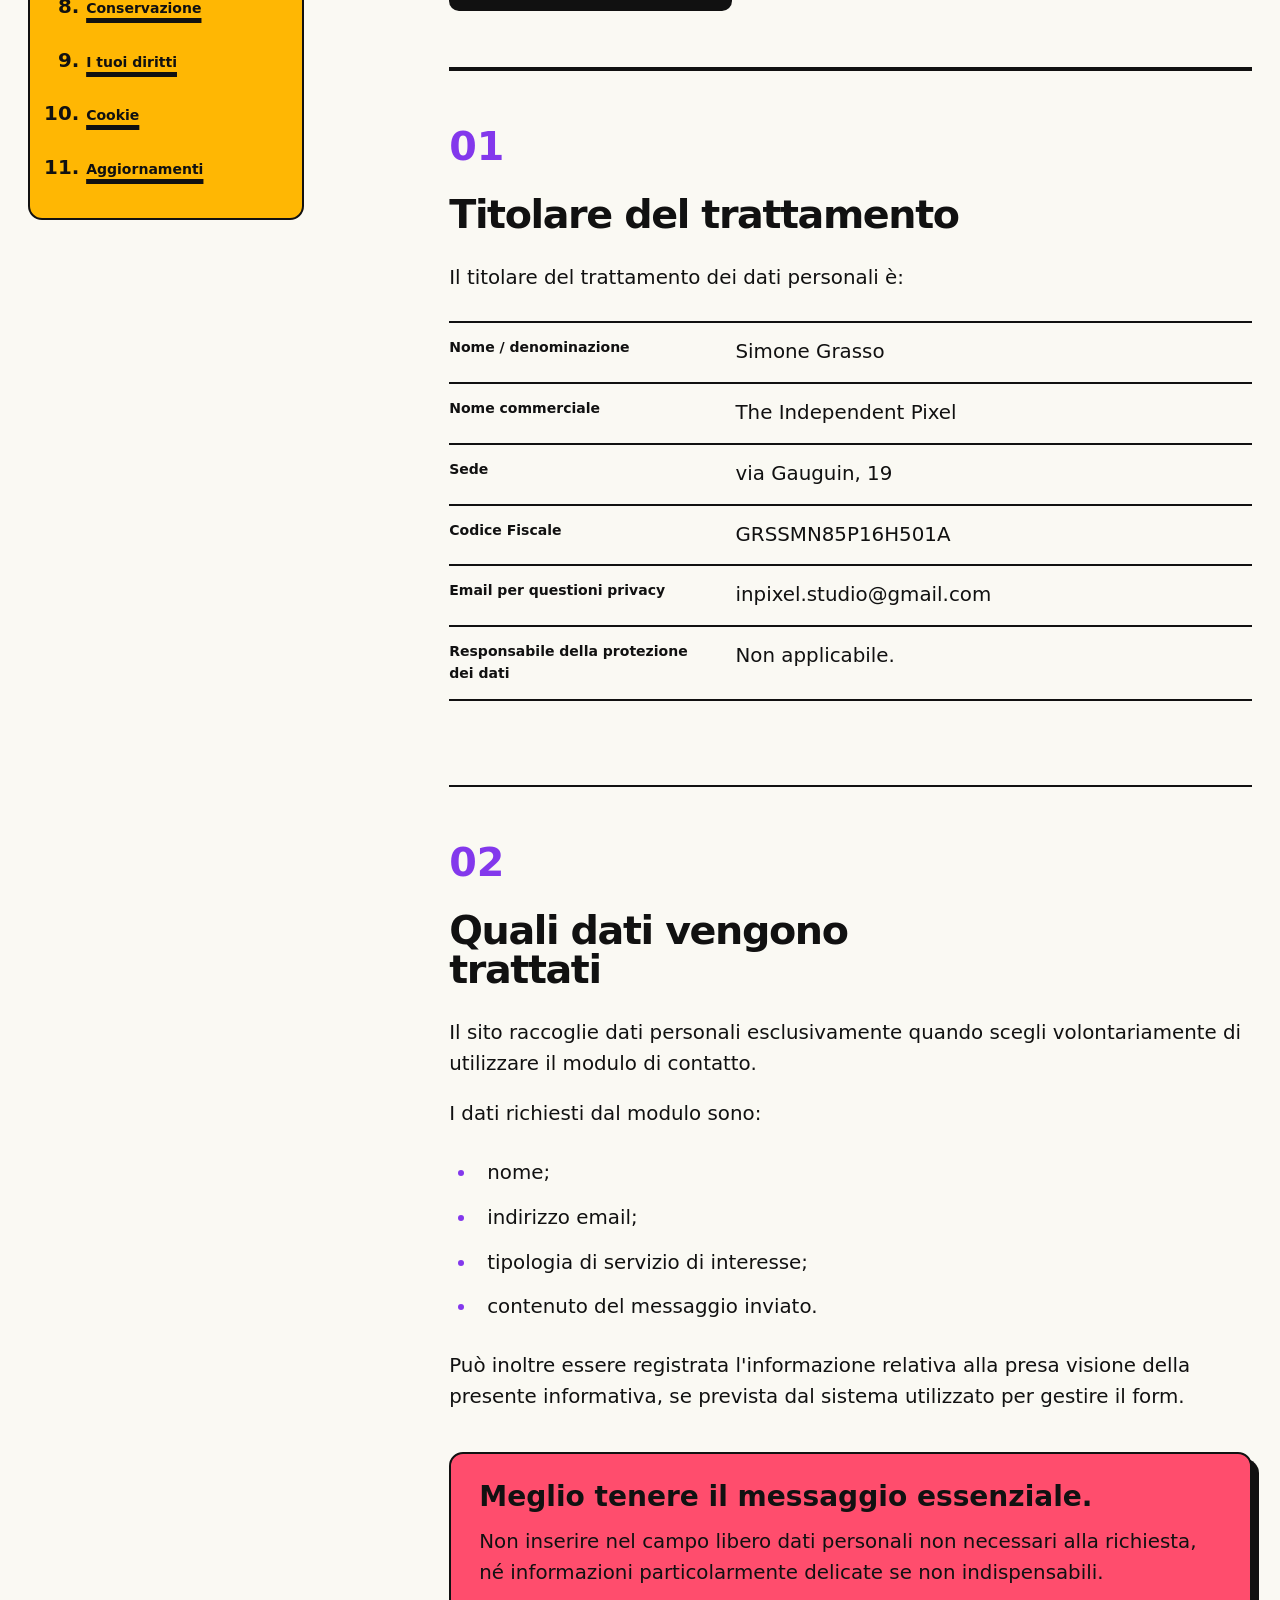
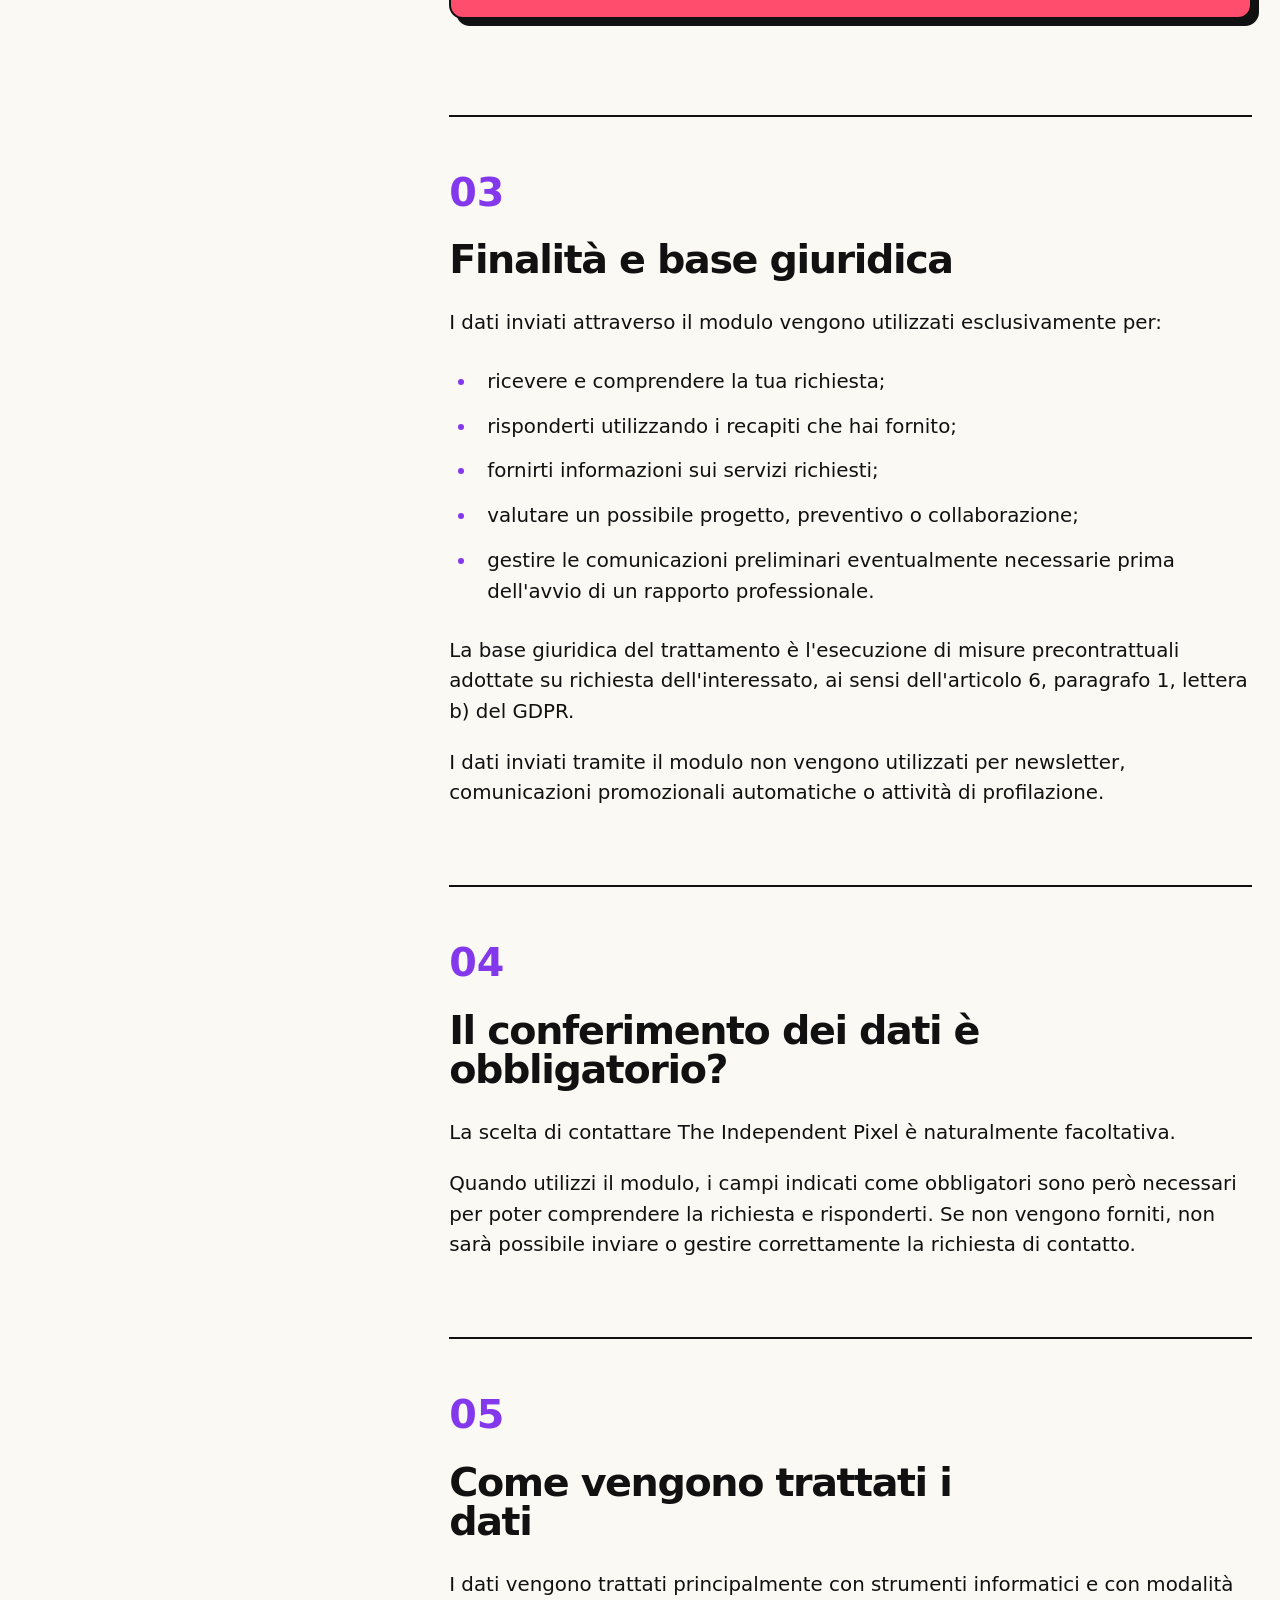
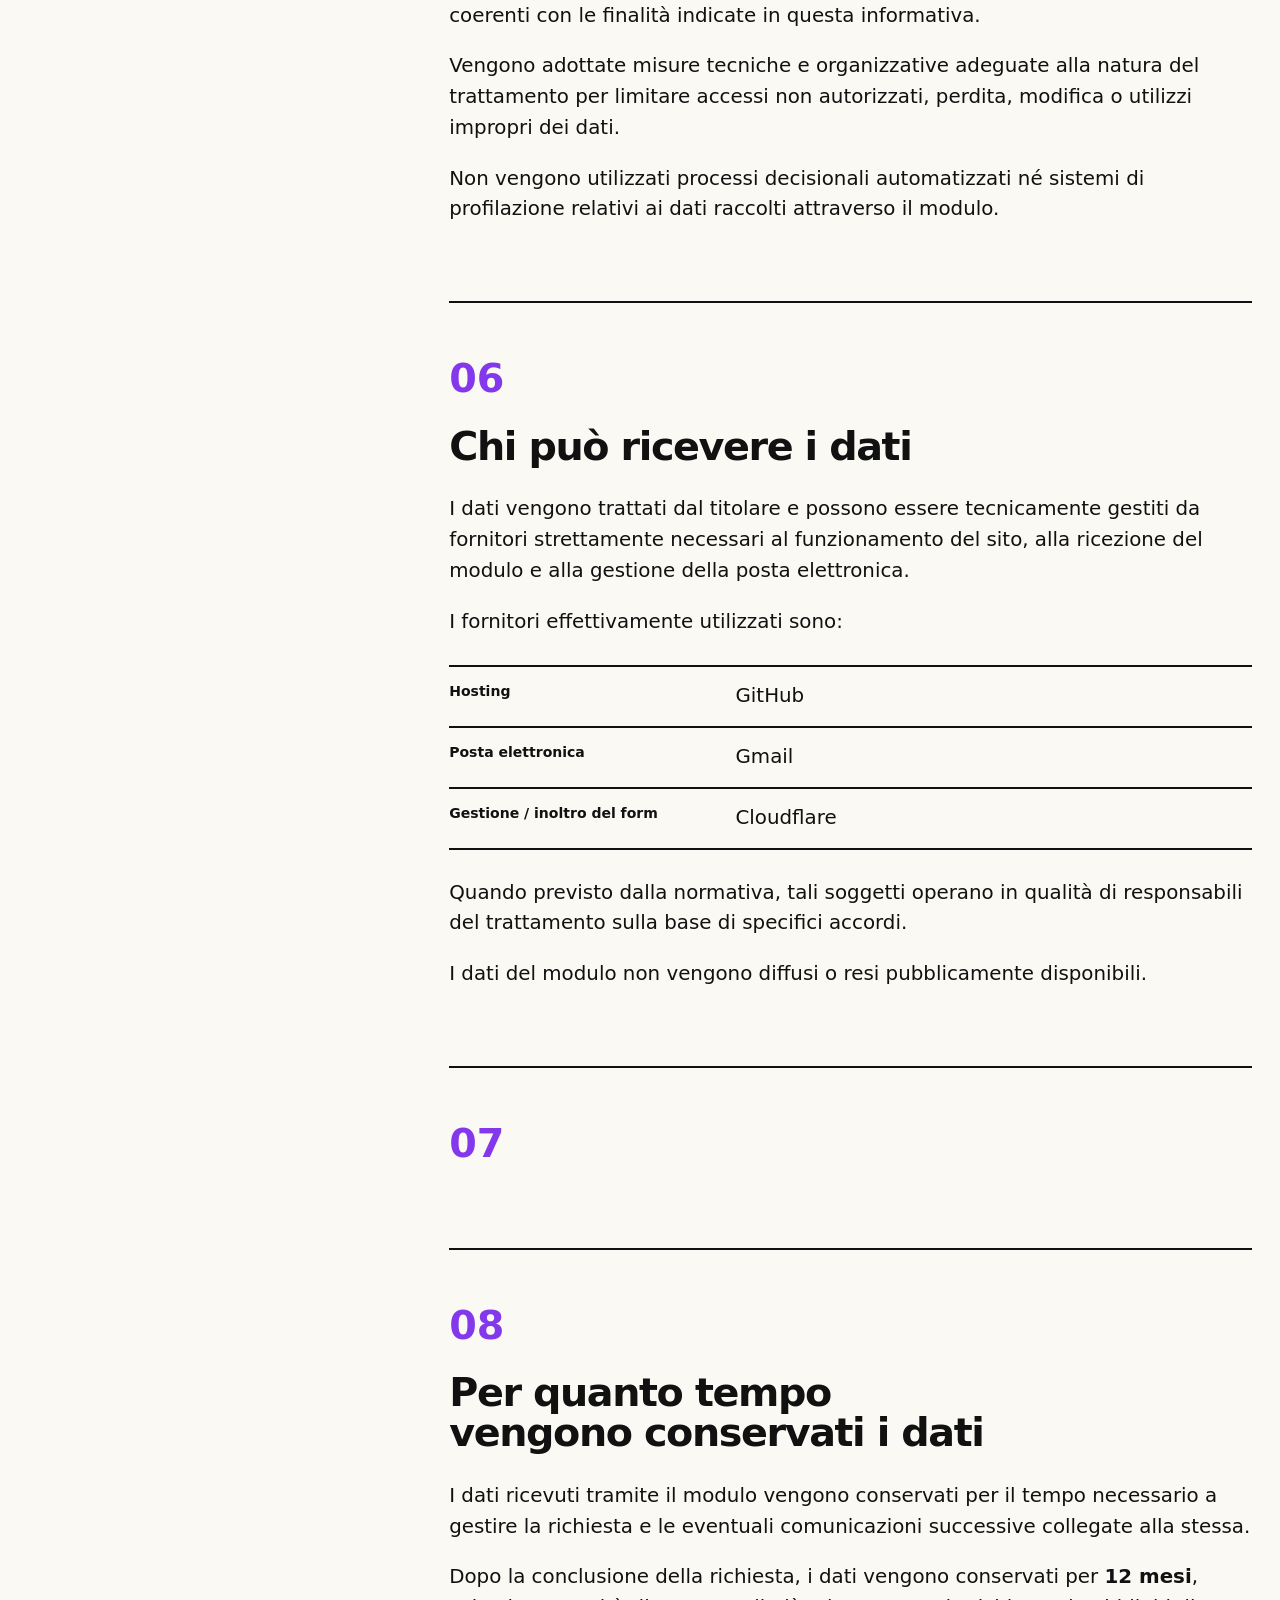
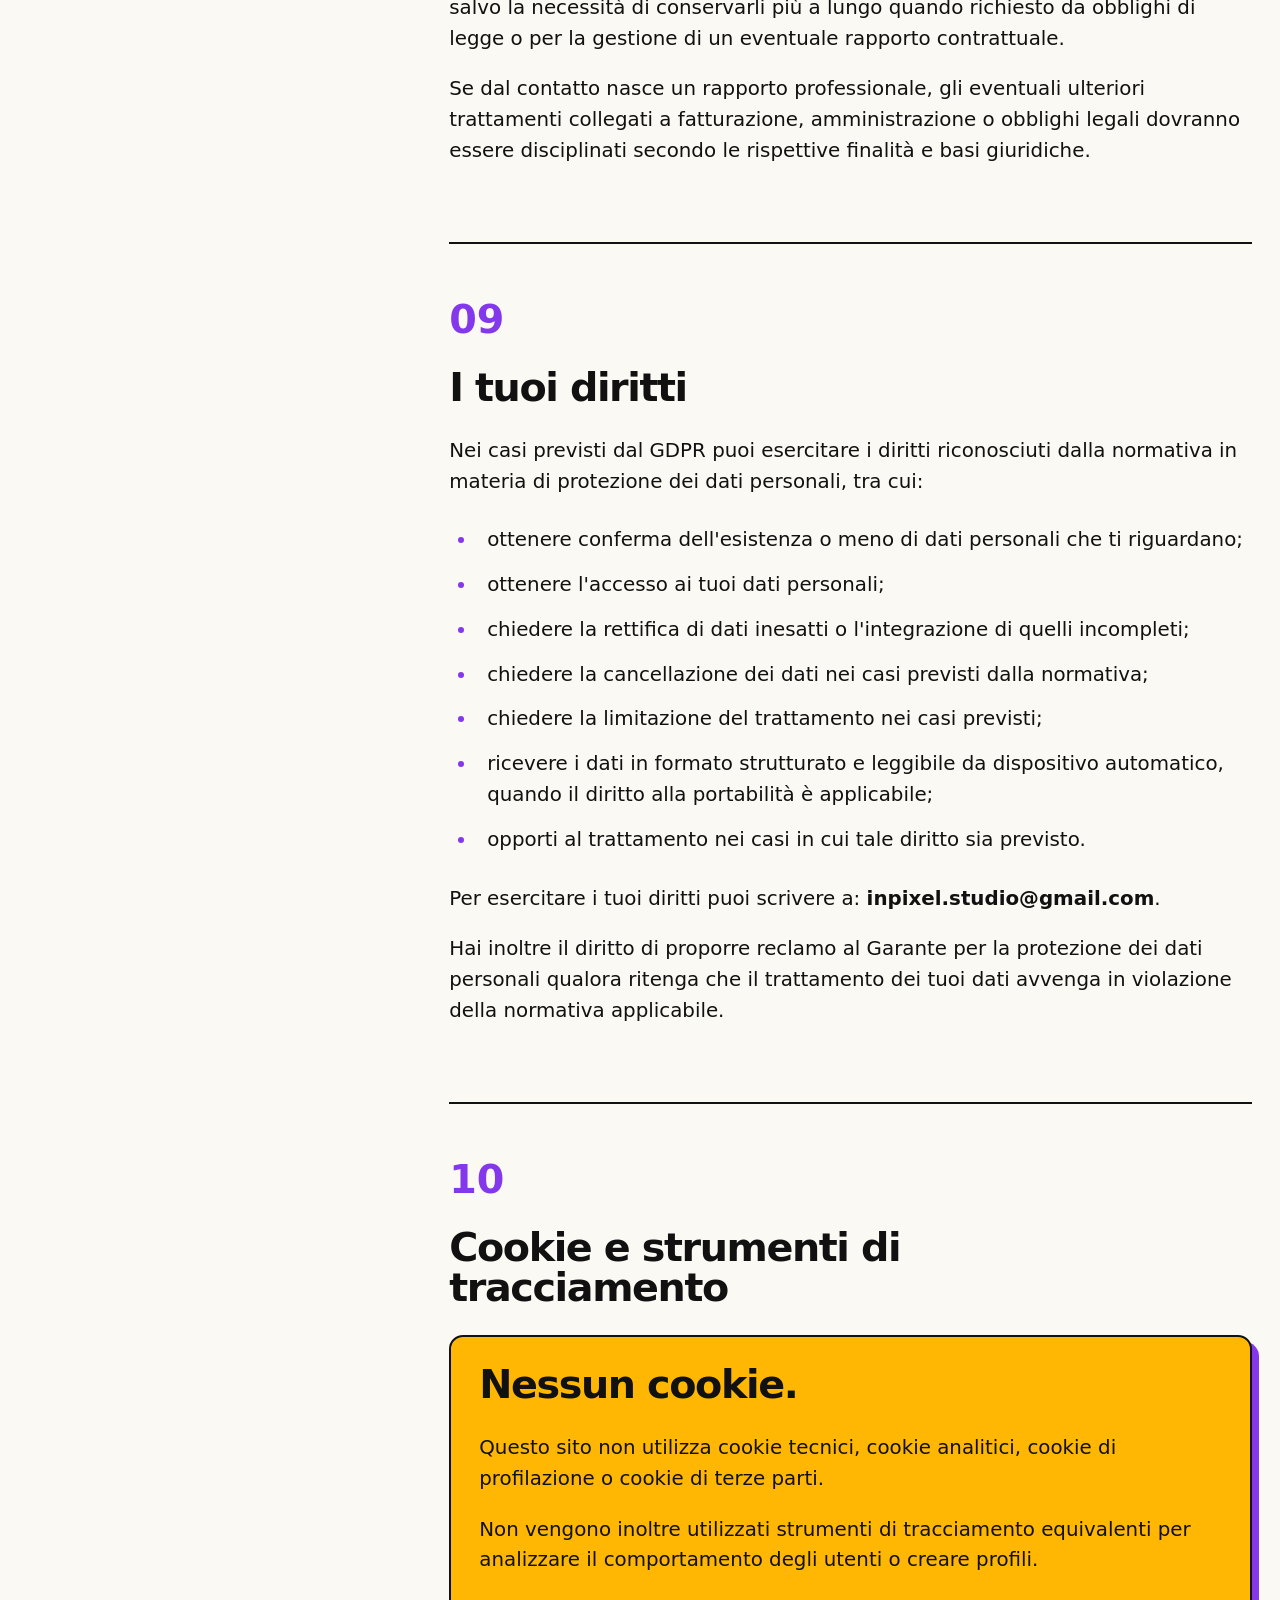
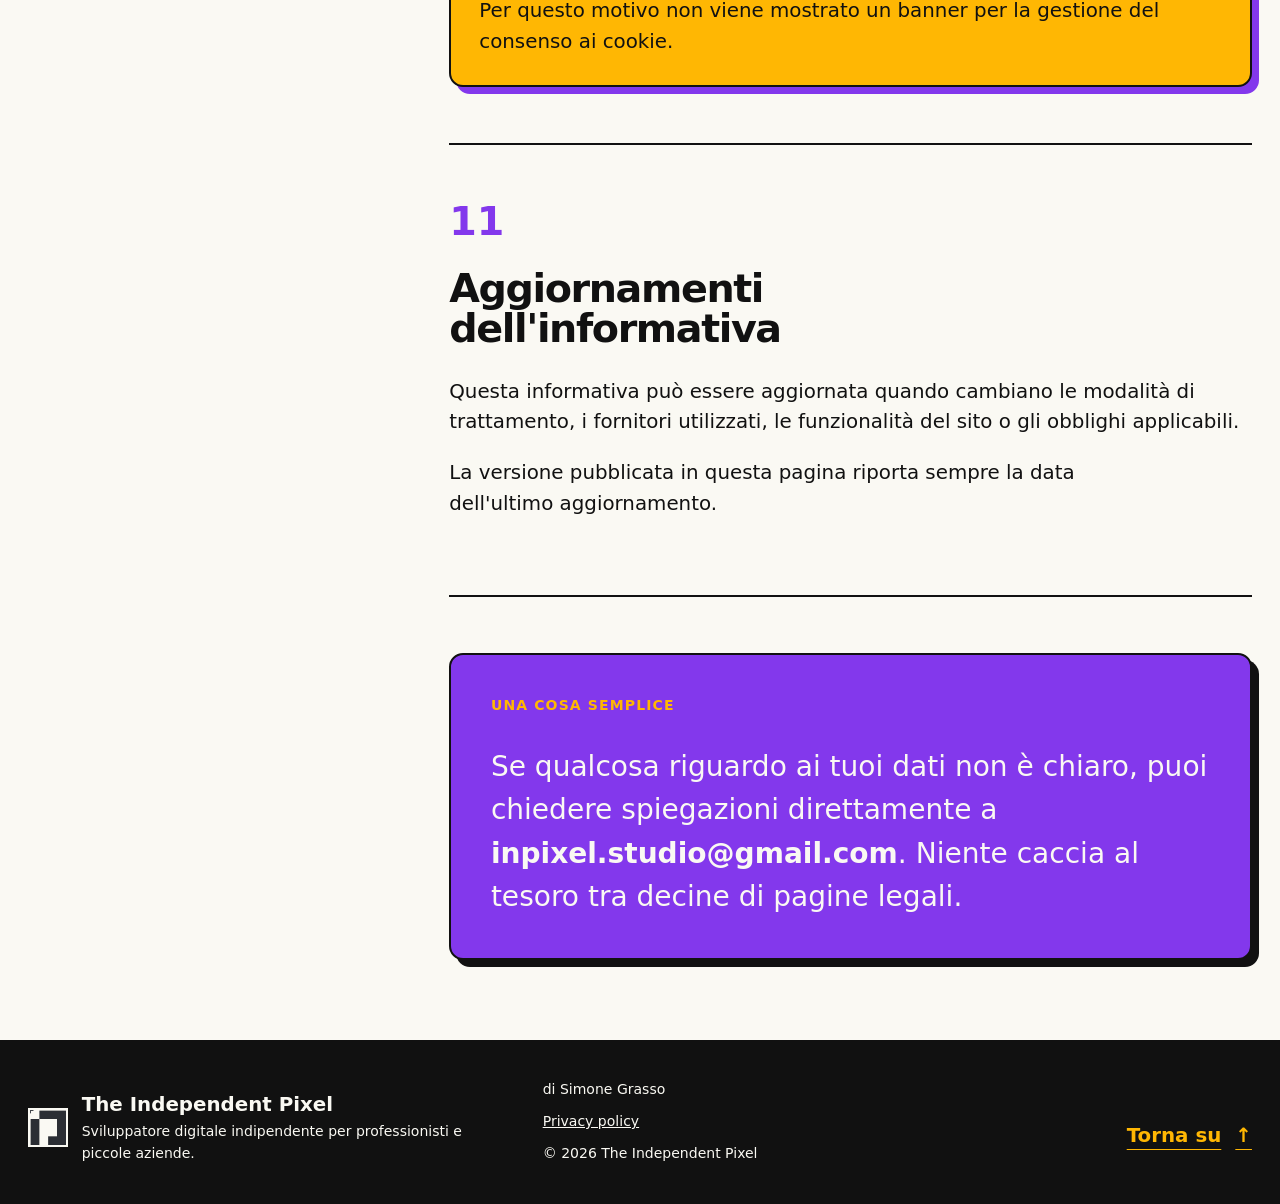
==== commit e9b80c04: "Minor fixes." ====
--- a/privacy-policy.html
+++ b/privacy-policy.html
@@ -26,7 +26,7 @@
     <div class="container site-header__inner">
       <a
         class="brand"
-        href="page.html#top"
+        href="/index.html#top"
         aria-label="The Independent Pixel, torna alla home"
       >
         <img
@@ -45,26 +45,26 @@
       <nav class="site-nav" aria-label="Navigazione principale">
         <ul class="site-nav__list">
           <li>
-            <a href="page.html#services">Servizi</a>
+            <a href="/index.html#services">Servizi</a>
           </li>
 
           <li>
-            <a href="page.html#independent">Perché indipendente</a>
+            <a href="/index.html#independent">Perché indipendente</a>
           </li>
 
           <li>
-            <a href="page.html#process">Metodo</a>
+            <a href="/index.html#process">Metodo</a>
           </li>
 
           <li>
-            <a href="page.html#contact">Contatti</a>
+            <a href="/index.html#contact">Contatti</a>
           </li>
         </ul>
       </nav>
 
       <a
         class="button button--compact site-header__cta"
-        href="page.html#contact"
+        href="/index.html#contact"
       >
         Parliamone
         <span aria-hidden="true">→</span>
--- a/styles.css
+++ b/styles.css
@@ -896,6 +896,7 @@
   block-size: var(--step-up-2);
   object-fit: cover;
   border: 2px solid var(--white);
+  background: var(--white);
 }
 
 .site-footer__meta {
@@ -1324,7 +1325,7 @@
   font-weight: 750;
   text-decoration-thickness: var(--step-down-4);
   text-decoration-color: var(--black);
-  text-underline-offset: var(--step-down-3);
+  text-underline-offset: var(--step-down-4);
 }
 
 .privacy-nav__list a:hover {
